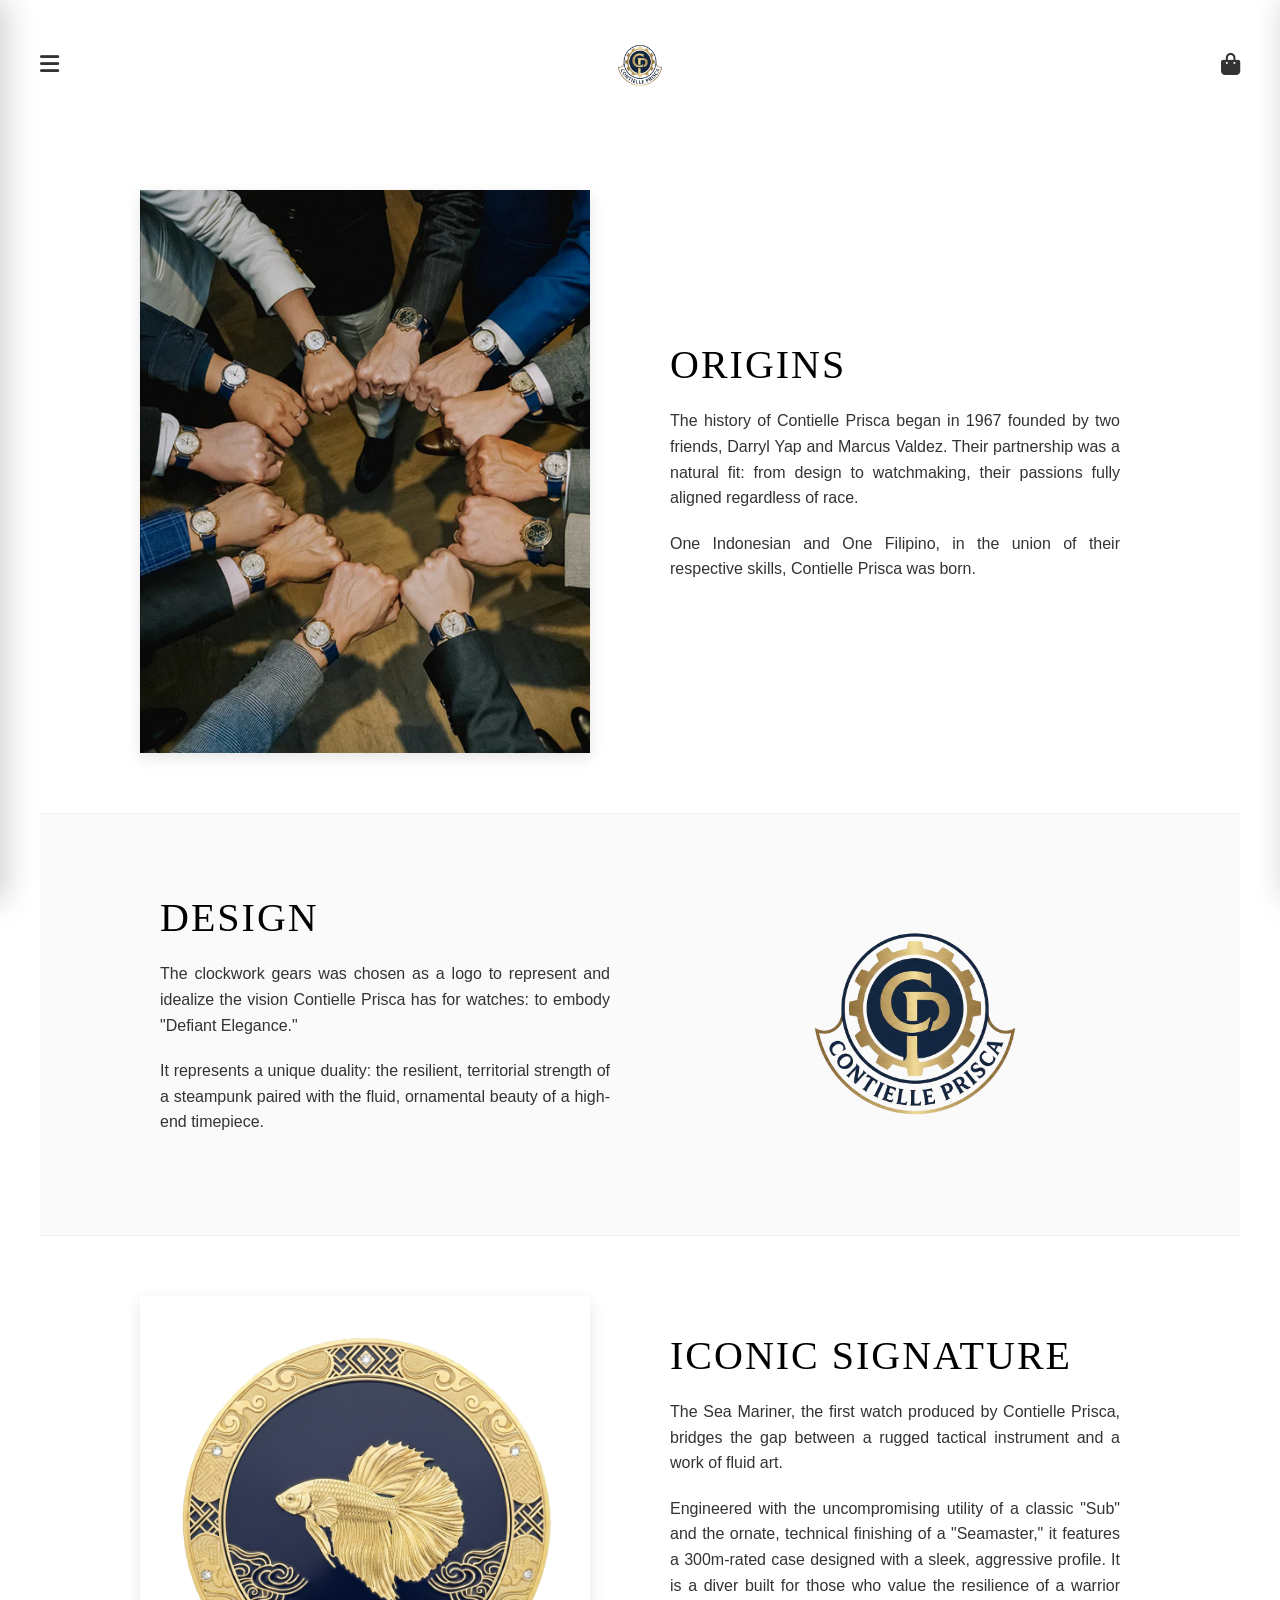
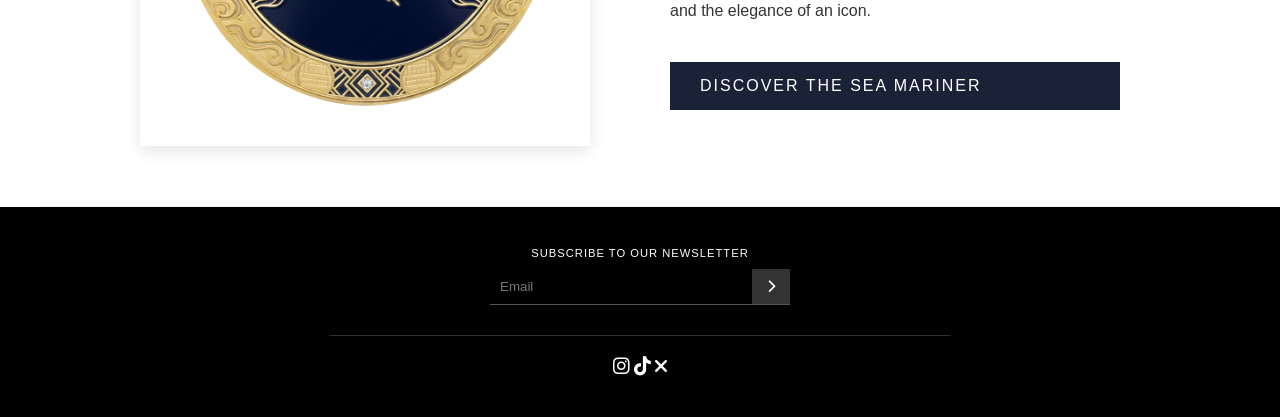
==== Website/about.html @ 720a6573 "styles and aboutus" ====
<!DOCTYPE html>
<html lang="en">
<head>
    <meta charset="UTF-8">
    <meta name="viewport" content="width=device-width, initial-scale=1.0">
    <title>About Us - Contielle Prisca</title>
    <link rel="stylesheet" href="../CSS/style.css">
    <link rel="stylesheet" href="https://cdnjs.cloudflare.com/ajax/libs/font-awesome/6.0.0/css/all.min.css">
</head>
<body>
    <header>
        <button id="menu-btn" class="icon-btn"><i class="fas fa-bars"></i></button>
        <div class="logo-text" onclick="window.location.href='index.html'"></div>
        <button id="cart-btn" class="icon-btn"><i class="fas fa-shopping-bag"></i></button>
    </header>

    <div class="page-container">
        
        <section class="about-section">
            <div class="about-content-wrapper">
                <div class="about-image-column">
                    <img src="../Photos/image 15.png" alt="Founders Darryl Yap and Marcus Valdez" class="about-feature-img">
                </div>
                <div class="about-text-column">
                    <h2 class="about-heading">ORIGINS</h2>
                    <p class="about-text">
                        The history of Contielle Prisca began in 1967 founded by two friends, Darryl Yap and Marcus Valdez. Their partnership was a natural fit: from design to watchmaking, their passions fully aligned regardless of race.
                    </p>
                    <p class="about-text">
                        One Indonesian and One Filipino, in the union of their respective skills, Contielle Prisca was born.
                    </p>
                </div>
            </div>
        </section>

        <section class="about-section alt-bg">
            <div class="about-content-wrapper reverse-layout">
                <div class="about-image-column">
                    <img src="../Photos/LogoForCP.png" alt="Contielle Prisca Emblem" class="about-feature-img contain-img">
                </div>
                <div class="about-text-column">
                    <h2 class="about-heading">DESIGN</h2>
                    <p class="about-text">
                        The clockwork gears was chosen as a logo to represent and idealize the vision Contielle Prisca has for watches: to embody "Defiant Elegance."
                    </p>
                    <p class="about-text">
                        It represents a unique duality: the resilient, territorial strength of a steampunk paired with the fluid, ornamental beauty of a high-end timepiece.
                    </p>
                </div>
            </div>
        </section>

        <section class="about-section">
            <div class="about-content-wrapper">
                <div class="about-image-column">
                    <img src="../Photos/bluefish.png" alt="The Sea Mariner" class="about-feature-img">
                </div>
                <div class="about-text-column">
                    <h2 class="about-heading">ICONIC SIGNATURE</h2>
                    <p class="about-text">
                        The Sea Mariner, the first watch produced by Contielle Prisca, bridges the gap between a rugged tactical instrument and a work of fluid art.
                    </p>
                    <p class="about-text">
                        Engineered with the uncompromising utility of a classic "Sub" and the ornate, technical finishing of a "Seamaster," it features a 300m-rated case designed with a sleek, aggressive profile. It is a diver built for those who value the resilience of a warrior and the elegance of an icon.
                    </p>
                    <br>
                    <a href="seamariner.html" class="btn-primary" style="padding: 15px 30px; display:inline-block;">Discover The Sea Mariner</a>
                </div>
            </div>
        </section>

    </div>

    <footer class="site-footer">
        <label class="newsletter-label">Subscribe to our newsletter</label>
        <div class="input-group">
            <input type="email" placeholder="Email" class="email-input">
            <button class="submit-btn"><i class="fas fa-chevron-right"></i></button>
        </div>
        <div class="footer-divider"></div>
        <div class="social-icons">
            <div class="social-links">
                <a href="#"><i class="fab fa-instagram"></i></a>
                <a href="#"><i class="fab fa-tiktok"></i></a>
                <a href="#"><i class="fas fa-times"></i></a> </div>
        </div>
    </footer>

    <div id="utility-menu" class="overlay">
        <div class="overlay-header">
            <button id="close-utility" class="icon-btn"><i class="fas fa-times"></i></button>
            <div class="logo-text"></div>
            <button id="open-cart-from-menu" class="icon-btn"><i class="fas fa-shopping-bag"></i></button>
        </div>
        <ul class="menu-list">
            <li onclick="window.location.href='index.html'">Watches <i class="fas fa-chevron-right"></i></li>
            <li onclick="window.location.href='accessories.html'">Accessories <i class="fas fa-chevron-right"></i></li>
            <li onclick="window.location.href='membership.html'">Membership <i class="fas fa-chevron-right"></i></li>
            <li onclick="window.location.href='athletes.html'">Athletes <i class="fas fa-chevron-right"></i></li>
            <li onclick="window.location.href='community.html'">Community <i class="fas fa-chevron-right"></i></li>
            <li onclick="window.location.href='#'">Rank <i class="fas fa-chevron-right"></i></li>
            <li onclick="window.location.href='#'">Profile <i class="fas fa-chevron-right"></i></li>
            <li onclick="window.location.href='settings.html'">Settings <i class="fas fa-chevron-right"></i></li>
            <li onclick="window.location.href='about us.html'">About Us <i class="fas fa-chevron-right"></i></li>
        </ul>
    </div>

    <div id="cart-menu" class="overlay overlay-right">
        <div class="overlay-header">
            <button id="open-menu-from-cart" class="icon-btn"><i class="fas fa-bars"></i></button>
            <div class="logo-text"></div>
            <button id="close-cart" class="icon-btn"><i class="fas fa-times"></i></button>
        </div>
        <div class="cart-content">
            <div class="cart-title">YOUR CART (1)</div>
            <div class="cart-item">
                <img src="../Photos/bluefish.png" alt="Watch">
                <div>
                    <div>Sea Mariner NATO</div>
                    <div class="qty-selector"><button class="qty-btn">-</button><input class="qty-input" value="1"><button class="qty-btn">+</button></div>
                    <div class="cart-price">$7,100.00</div>
                </div>
            </div>
            <div class="delivery-box">Delivery within 48 hours</div>
            <div class="cart-footer">
                <button class="checkout-btn">Checkout</button>
            </div>
        </div>
    </div>

    <script src="../Javascript/script.js"></script>
</body>
</html>
---- CSS/style.css ----
:root {
    --primary-color: #1a2238; /* Navy */
    --accent-color: #d4af37;  /* Gold */
    --text-color: #333333;
    --bg-color: #ffffff;
    --light-gray: #f9f9f9;
    --border-color: #e0e0e0;
    --font-serif: 'Playfair Display', serif; 
    --font-sans: 'Helvetica Neue', Helvetica, Arial, sans-serif;
}

* { box-sizing: border-box; margin: 0; padding: 0; }

body {
    font-family: var(--font-sans);
    background-color: var(--bg-color);
    color: var(--text-color);
    width: 100%;
    min-height: 100vh;
    overflow-x: hidden;
    display: flex;
    flex-direction: column;
}

a { text-decoration: none; color: inherit; }
button { font-family: inherit; }
img { max-width: 100%; height: auto; display: block; }

/* --- HEADER --- */
header {
    display: flex;
    justify-content: space-between;
    align-items: center;
    padding: 15px 30px;
    background: white;
    position: sticky;
    top: 0;
    z-index: 100;
}

.logo-text {
    width: 100px;
    height: 100px;
    background: url('../Photos/LogoForCP.png') no-repeat center/contain;
    cursor: pointer;
}

.icon-btn {
    background: none;
    border: none;
    font-size: 22px;
    cursor: pointer;
    color: #333;
    padding: 10px;
}

/* --- OVERLAY MENUS --- */
.overlay {
    position: fixed;
    top: 0; left: 0;
    width: 100%; max-width: 400px;
    height: 100%;
    background: white;
    z-index: 2000;
    transform: translateX(-100%);
    transition: transform 0.4s ease;
    box-shadow: 5px 0 30px rgba(0,0,0,0.2);
    display: flex; flex-direction: column;
}
.overlay.active { transform: translateX(0); }
.overlay-right { left: auto; right: 0; transform: translateX(100%); }
.overlay-right.active { transform: translateX(0); }

.overlay-header {
    display: flex; justify-content: space-between; align-items: center;
    padding: 20px 30px; border-bottom: 1px solid #eee;
}

.menu-list { list-style: none; overflow-y: auto; }
.menu-list li {
    padding: 20px 30px;
    border-bottom: 1px solid #f9f9f9;
    display: flex; justify-content: space-between;
    font-size: 0.9rem; letter-spacing: 1px;
    text-transform: uppercase; cursor: pointer;
}
.menu-list li:hover { background: #f4f4f4; }

/* Cart Styling */
.cart-content { padding: 30px; flex: 1; display: flex; flex-direction: column; overflow-y: auto; }
.cart-title { font-weight: bold; margin-bottom: 20px; } 
.cart-item { display: flex; gap: 20px; margin-bottom: 20px; }
.cart-item img { width: 80px; object-fit: contain; }
.cart-price { font-size: 1.2rem; margin-top: 10px; }
.qty-selector { display: flex; border: 1px solid #ddd; width: fit-content; margin: 10px 0; }
.qty-btn { border: none; background: none; padding: 5px 12px; cursor: pointer; }
.qty-input { width: 30px; text-align: center; border: none; }
.delivery-box { background: #dcdcdc; padding: 15px; text-align: center; margin-top: auto; font-size: 0.9rem; }
.cart-footer { margin-top: 20px; padding-top: 20px; border-top: 1px solid #eee; }
.checkout-btn { width: 100%; background: black; color: white; padding: 15px; border: none; text-transform: uppercase; letter-spacing: 2px; cursor: pointer; }

/* --- PAGE CONTAINER --- */
.page-container {
    width: 100%;
    max-width: 1200px;
    margin: 0 auto;
    background: #fff;
    flex: 1;
}

/* --- SECTIONS --- */
.hero-image { width: 100%; height: auto; display: block; }
.video-placeholder { width: 100%; height: 400px; background: #222; display: flex; align-items: center; justify-content: center; color: white; }

.product-card { text-align: center; padding-bottom: 50px; }
.product-card h2 { font-family: var(--font-serif); font-size: 2rem; color: var(--primary-color); margin: 20px 0; }
.btn-outline { border: 1px solid #d4af37; padding: 10px 20px; text-transform: uppercase; font-size: 0.8rem; letter-spacing: 1px; display: inline-block; color: #333; }

.product-header { text-align: center; padding: 30px 20px; }
.product-title { font-family: var(--font-serif); font-size: 2.2rem; color: var(--primary-color); margin-bottom: 10px; }
.price { font-family: var(--font-serif); font-size: 1.2rem; color: #555; margin-bottom: 20px; }
.btn-primary { background: var(--primary-color); color: white; width: 100%; padding: 15px; border: none; text-transform: uppercase; letter-spacing: 2px; cursor: pointer; }
.origin-divider { text-align: center; margin: 30px 0; border-top: 1px solid #eee; border-bottom: 1px solid #eee; padding: 15px; font-size: 0.8rem; color: #888; text-transform: uppercase; }

.accordion-item { border-bottom: 1px solid #eee; }
.accordion-header { padding: 15px 20px; display: flex; justify-content: space-between; font-weight: 500; cursor: pointer; }
.accordion-content { display: none; padding: 0 20px 20px; color: #666; font-size: 0.9rem; line-height: 1.5; }

.advantages-section { text-align: center; padding: 40px 20px; }
.section-title { color: #d4af37; font-size: 0.9rem; margin-bottom: 30px; letter-spacing: 1px; text-transform: uppercase; }
.icon-grid { display: grid; grid-template-columns: 1fr 1fr; gap: 30px; }
.feature-icon i { font-size: 24px; margin-bottom: 10px; border: 1px solid #333; border-radius: 50%; padding: 10px; width: 50px; height: 50px; display: inline-flex; align-items: center; justify-content: center; }
.feature-icon p { font-size: 0.7rem; font-weight: bold; text-transform: uppercase; }

.movement-section { text-align: center; padding: 20px 20px 60px; }
.movement-img { width: 150px; margin: 0 auto 20px; }
.movement-text { font-size: 0.8rem; color: #666; line-height: 1.6; text-align: justify; }

/* --- ACCESSORIES --- */
.countdown-banner { border: 1px solid #333; padding: 10px; text-align: center; margin: 20px; font-size: 0.9rem; letter-spacing: 1px; text-transform: uppercase; }
.accessories-grid { display: grid; grid-template-columns: 1fr 1fr; }
.acc-item { padding: 20px; border-right: 1px solid #eee; border-bottom: 1px solid #eee; text-align: center; }
.acc-item:nth-child(even) { border-right: none; }
.acc-btn { font-size: 0.6rem; padding: 5px 10px; border: 1px solid #ccc; background: white; text-transform: uppercase; margin-bottom: 10px; cursor: pointer; }
.acc-name { font-size: 0.7rem; font-weight: bold; line-height: 1.2; }

/* --- ABOUT & COMMUNITY --- */
.about-section { padding: 40px 20px; }
.about-img { width: 100%; margin-bottom: 20px; }
.about-title { font-family: var(--font-serif); font-size: 2rem; margin-bottom: 15px; font-weight: normal; letter-spacing: 1px; }
.about-text { font-size: 0.9rem; line-height: 1.6; color: #444; margin-bottom: 40px; text-align: justify; }

.community-header { padding: 40px 20px 20px; }
.community-title { font-family: var(--font-serif); font-size: 2rem; }
.community-subtitle { color: #888; font-size: 0.8rem; margin-top: 5px; }
.forum-post { background: #e0e0e0; padding: 20px; margin: 20px; display: flex; align-items: center; gap: 15px; }
.avatar-circle { width: 40px; height: 40px; background: #1a2238; color: #d4af37; border-radius: 50%; display: flex; align-items: center; justify-content: center; font-size: 0.7rem; font-weight: bold; }
.post-content h4 { font-size: 0.9rem; font-weight: normal; margin-bottom: 5px; }
.post-meta { font-size: 0.7rem; color: #666; }
.post-time { font-size: 0.7rem; color: #888; margin-left: 20px; margin-bottom: 20px; display: block; }
.see-more { display: block; text-align: center; font-size: 0.8rem; color: #333; margin: 30px; }

/* --- ATHLETES --- */
.athletes-sub-header { background-color: #000000; color: #ffffff; text-align: center; padding: 12px 0; font-size: 0.8rem; letter-spacing: 2px; text-transform: uppercase; font-weight: bold; }
.athlete-card { 
    position: relative; 
    width: 100%; 
    height: 500px; 
    overflow: hidden; 
    margin-bottom: 0;
}
.athlete-img { width: 100%; height: 100%; object-fit: cover; object-position: center; display: block; filter: brightness(0.85); transition: transform 0.5s ease; }
.athlete-card:hover .athlete-img { transform: scale(1.05); }
.athlete-overlay { position: absolute; top: 50%; left: 50%; transform: translate(-50%, -50%); text-align: center; color: white; width: 100%; z-index: 10; }
.athlete-name { font-family: var(--font-sans); font-size: 1.1rem; font-weight: normal; margin-bottom: 8px; letter-spacing: 0.5px; }
.athlete-achievement { font-family: var(--font-sans); font-size: 0.9rem; font-weight: 300; opacity: 0.9; letter-spacing: 0.5px; }
.inspiring-journeys { padding: 60px 30px; background-color: #fff; text-align: left; }
.inspiring-title { font-family: var(--font-serif); font-size: 2rem; color: var(--text-color); margin-bottom: 25px; }
.inspiring-text { font-family: var(--font-sans); font-size: 0.9rem; line-height: 1.8; color: #333; text-align: justify; }

/* --- FOOTER --- */
.site-footer { background: #000; color: white; padding: 40px 20px; text-align: center; width: 100%; }
.newsletter-label { font-size: 0.7rem; text-transform: uppercase; margin-bottom: 10px; display: block; letter-spacing: 1px; }
.input-group { display: flex; max-width: 300px; margin: 0 auto 30px; border-bottom: 1px solid #555; }
.email-input { background: none; border: none; color: white; padding: 10px; flex: 1; outline: none; }
.submit-btn { background: #333; border: none; color: white; padding: 0 15px; cursor: pointer; }
.footer-divider { border-top: 1px solid #333; margin: 20px 0; width: 50%; margin-left: auto; margin-right: auto; }
.social-icons { display: flex; justify-content: center; gap: 20px; margin-top: 20px; }
.social-icons i { font-size: 1.2rem; }

/* --- AUTH PAGES --- */
.auth-container { max-width: 450px; margin: 80px auto; padding: 0 20px; text-align: center; }
.auth-title { font-family: var(--font-serif); font-size: 2.5rem; color: var(--primary-color); margin-bottom: 10px; }
.auth-subtitle { font-family: var(--font-sans); font-size: 0.95rem; color: #666; margin-bottom: 40px; line-height: 1.5; }
.auth-form { text-align: left; }
/* .form-group matches .form-group in Auth Pages lower down */
.form-label { display: block; font-size: 0.75rem; text-transform: uppercase; letter-spacing: 1.5px; margin-bottom: 10px; color: #333; font-weight: bold; }
/* .form-input matches lower definition */
.auth-actions { display: flex; justify-content: space-between; align-items: center; margin-bottom: 30px; font-size: 0.85rem; color: #555; }
.auth-link { color: #333; text-decoration: underline; cursor: pointer; transition: color 0.3s; }
.auth-link:hover { color: var(--accent-color); }
.checkbox-wrap { display: flex; align-items: center; gap: 8px; }
.btn-primary.auth-btn { width: 100%; margin-bottom: 20px; }
.switch-auth { margin-top: 20px; font-size: 0.9rem; color: #666; }
.switch-auth a { color: var(--primary-color); font-weight: bold; text-decoration: none; border-bottom: 1px solid transparent; transition: border-color 0.3s; }
.switch-auth a:hover { border-bottom: 1px solid var(--primary-color); }

/* --- RESPONSIVE --- */
@media (min-width: 768px) {
    .collection-grid { display: flex; }
    .product-card { width: 50%; }
    .product-content-wrapper { display: flex; align-items: flex-start; }
    .product-images { flex: 1; position: sticky; top: 80px; }
    .product-info { flex: 1; padding: 40px; text-align: left; }
    .product-header, .advantages-section, .movement-section { text-align: left; }
    .icon-grid { grid-template-columns: repeat(4, 1fr); }
    .accessories-grid { grid-template-columns: repeat(4, 1fr); }
    .acc-item:nth-child(even) { border-right: 1px solid #eee; } 
    .acc-item:nth-child(4n) { border-right: none; } 
    .athlete-card { height: 600px; }
    .inspiring-journeys { padding: 80px 100px; }
}

/* --- CLUB / MEMBERSHIP PAGE --- */
.club-page-wrapper {
    background-color: var(--primary-color);
    color: white;
}

/* Hero Section */
.club-hero {
    position: relative;
    height: 60vh;
    min-height: 400px;
    background: url('../Photos/image 15.png') no-repeat center/cover;
    display: flex;
    align-items: center;
    justify-content: center;
    text-align: center;
}

.club-hero::after {
    content: '';
    position: absolute;
    top: 0; left: 0; right: 0; bottom: 0;
    background: rgba(26, 34, 56, 0.6);
}

.club-hero-content {
    position: relative;
    z-index: 1;
    max-width: 700px;
    padding: 20px;
}

.club-title {
    font-family: var(--font-serif);
    font-size: 3.5rem;
    color: var(--accent-color);
    margin-bottom: 20px;
    letter-spacing: 2px;
}

.club-subtitle {
    font-size: 1.1rem;
    line-height: 1.6;
    letter-spacing: 1px;
    font-weight: 300;
}

/* Content Sections (Zig-Zag Layout) */
.club-section { display: flex; flex-direction: column; }
.club-block { display: flex; flex-direction: column; }
.club-img-container { width: 100%; height: 400px; }
.club-img-container img { width: 100%; height: 100%; object-fit: cover; }
.club-text-container { padding: 60px 40px; display: flex; flex-direction: column; justify-content: center; background-color: var(--primary-color); }
.club-heading { font-family: var(--font-serif); font-size: 2rem; color: var(--accent-color); margin-bottom: 20px; }
.club-desc { font-size: 0.95rem; line-height: 1.8; color: #e0e0e0; margin-bottom: 30px; text-align: justify; }

.btn-club {
    display: inline-block; padding: 15px 30px; border: 1px solid var(--accent-color);
    color: var(--accent-color); text-transform: uppercase; letter-spacing: 2px;
    font-size: 0.8rem; width: fit-content; transition: all 0.3s ease;
}
.btn-club:hover { background: var(--accent-color); color: var(--primary-color); }

/* Responsive Zig-Zag */
@media (min-width: 900px) {
    .club-block { flex-direction: row; }
    .club-block.reverse { flex-direction: row-reverse; }
    .club-img-container, .club-text-container { width: 50%; height: 600px; }
    .club-text-container { padding: 0 80px; }
}

/* Call to Action Bottom */
.club-cta-section {
    text-align: center; padding: 100px 20px;
    background-color: #151b2e;
    border-top: 1px solid rgba(212, 175, 55, 0.2);
}

/* COUNTDOWN STYLES */
.countdown-timer {
    display: flex; justify-content: center; align-items: center;
    gap: 15px; font-family: var(--font-serif); font-size: 2rem;
    color: var(--primary-color); margin: 20px 0;
}
.time-box { display: flex; flex-direction: column; align-items: center; }
.time-box small { font-size: 0.7rem; font-family: var(--font-sans); text-transform: uppercase; color: #888; margin-top: 5px; }
.divider { font-weight: bold; color: var(--accent-color); margin-bottom: 20px; }

/* --- AUTHENTICATION PAGES (Login & Registration) --- */
.auth-body {
    background-color: #f5f5f5;
    display: flex; justify-content: center; align-items: center;
    min-height: 100vh; padding: 20px;
}
.auth-card {
    background: #ffffff; width: 100%; max-width: 450px;
    padding: 40px 30px; box-shadow: 0 10px 25px rgba(0,0,0,0.05); text-align: center;
}
.auth-card.register-card { max-width: 500px; } 
.auth-logo { width: 80px; height: 80px; margin: 0 auto 20px; background: url('../Photos/LogoForCP.png') no-repeat center/contain; cursor: pointer; }
.auth-header { margin-bottom: 30px; }
.auth-title { font-family: var(--font-serif); font-size: 2.2rem; color: #c5a059; text-transform: uppercase; letter-spacing: 1px; margin-bottom: 5px; }
.register-title { color: var(--primary-color); text-transform: capitalize; }
.section-label { text-align: left; font-size: 0.9rem; color: #666; margin-top: 20px; margin-bottom: 15px; border-bottom: 1px solid #eee; padding-bottom: 5px; }

/* Inputs */
.form-group { margin-bottom: 20px; text-align: left; }
.form-label { display: block; font-size: 0.8rem; color: #555; margin-bottom: 5px; }
.form-input { width: 100%; padding: 12px 15px; border: 1px solid #d4af37; border-radius: 4px; font-family: var(--font-sans); font-size: 1rem; outline: none; transition: box-shadow 0.3s; }
.form-input:focus { box-shadow: 0 0 0 2px rgba(212, 175, 55, 0.2); }

/* Extracted Utility Classes for Auth */
.input-group-row { display: flex; gap: 10px; }
.input-prefix { width: 35%; }
.input-mobile { width: 65%; }
.input-prefix-read { width: 30%; background: #f9f9f9; }
.input-mobile-wide { width: 70%; }
.text-sm { font-size: 0.9rem; }
.text-sm-mt { margin-top: 20px; font-size: 0.9rem; }
.text-primary-bold { color: var(--primary-color); font-weight: bold; }

/* Radio Buttons (Gender) */
.radio-group { display: flex; gap: 20px; margin-top: 5px; }
.radio-group label { display: flex; align-items: center; gap: 8px; font-size: 0.9rem; color: #555; cursor: pointer; }

/* Buttons */
.btn-login { width: 100%; padding: 15px; background-color: var(--primary-color); color: white; border: none; border-radius: 5px; font-size: 1rem; text-transform: uppercase; letter-spacing: 1px; cursor: pointer; transition: background 0.3s; margin-top: 10px; }
.btn-login:hover { background-color: #2c3e50; }
.btn-register-outline { background: white; color: var(--primary-color); border: 1px solid var(--primary-color); }
.btn-register-outline:hover { background: #f9f9f9; }

/* Links & Dividers */
.forgot-password { display: block; margin-top: 15px; font-size: 0.9rem; color: var(--primary-color); font-weight: bold; }
/* .divider is defined in countdown styles, compatible */
.divider::before, .divider::after { content: ""; flex: 1; border-bottom: 1px solid #ccc; }
.divider::before { margin-right: 10px; }
.divider::after { margin-left: 10px; }

/* Social Icons */
.social-login { display: flex; justify-content: center; gap: 20px; margin-bottom: 30px; }
.social-icon { font-size: 1.5rem; color: #c5a059; cursor: pointer; transition: transform 0.2s; }
.social-icon:hover { transform: scale(1.1); }

/* Checkboxes */
.checkbox-group { display: flex; align-items: flex-start; gap: 10px; margin-bottom: 15px; font-size: 0.85rem; color: #555; text-align: left; }
.checkbox-group input { margin-top: 3px; }

/* MEMBERSHIP / ABOUT PAGE STYLES  */

/* --- Membership Hero Section --- */
.membership-hero {
    position: relative; width: 100%; height: 80vh; min-height: 500px;
    background-image: url('../Photos/membershipoverlay.png'); 
    background-size: cover; background-position: center;
    display: flex; flex-direction: column; justify-content: space-between;
    font-family: 'Lato', sans-serif;
}

.hero-overlay {
    position: absolute; top: 0; left: 0; width: 100%; height: 100%;
    background: rgba(0, 0, 0, 0.4); z-index: 1;
}

/* --- Membership Navigation (Internal) --- */
.hero-nav {
    position: relative; z-index: 2; display: flex;
    justify-content: space-between; align-items: center; 
    padding: 20px 25px;
}

.nav-icon {
    background: none; border: none; cursor: pointer; padding: 10px;
}
.membership-hero .nav-icon {
    color: white; font-size: 1.5rem;
}

.nav-icon svg { width: 28px; height: 28px; fill: none; stroke: #ffffff; stroke-width: 1.5; }

.logo-container { display: flex; justify-content: center; margin-top: 10px; cursor: pointer; }
.logo-placeholder {
    width: 70px; height: 70px; border: 2px solid #c5a059; border-radius: 50%;
    display: flex; align-items: center; justify-content: center;
    color: #c5a059; font-family: 'Playfair Display', serif;
    font-weight: bold; font-size: 1.2rem; background: rgba(0,0,0,0.5);
}

/* --- Hero Text --- */
.hero-text {
    position: relative; z-index: 2; text-align: center; color: #ffffff; padding-bottom: 80px;
}
.hero-eyebrow { font-size: 0.9rem; text-transform: uppercase; letter-spacing: 1px; opacity: 0.9; margin-bottom: 5px; font-weight: 300; }
.hero-title { font-family: 'Playfair Display', serif; font-size: 2.5rem; font-weight: 400; margin: 10px 0; letter-spacing: 0.5px; }
.hero-subtitle { font-family: 'Playfair Display', serif; font-style: italic; font-size: 1.1rem; opacity: 0.8; margin-top: 5px; }

/* --- Membership Content Section --- */
.membership-content {
    padding: 80px 25px; max-width: 800px; margin: 0 auto;
    background-color: #fff; text-align: left;
}
.content-heading { font-family: 'Playfair Display', serif; font-size: 2.2rem; color: #1a1a1a; margin-bottom: 35px; line-height: 1.2; }
.content-body { font-family: 'Lato', sans-serif; font-size: 1.05rem; line-height: 1.8; color: #333; margin-bottom: 25px; }

/* Responsive Adjustments */
@media (max-width: 600px) {
    .hero-title { font-size: 2rem; }
    .content-heading { font-size: 1.8rem; }
    .membership-hero { height: 60vh; }
}

/* =========================================================
   SETTINGS PAGE (USER PROFILE)
   ========================================================= */

/* Mobile First - Default Styling */
.settings-container {
    background-color: transparent; 
    width: 100%;
    max-width: 450px; 
    /* CHANGED: Reduced top margin to 0 so it stays at the top */
    margin: 0 auto 40px auto; 
    padding: 20px;
    display: flex;
    flex-direction: column;
    position: relative;
}

/* Profile Header */
.profile-header {
    display: flex;
    flex-direction: column;
    align-items: center;
    margin-bottom: 30px;
    /* Added padding to separate slightly from header if needed */
    padding-top: 10px; 
}

.profile-avatar {
    width: 100px;
    height: 100px;
    background-color: var(--primary-color);
    border-radius: 50%;
    margin-bottom: 15px;
}

.profile-header h1 {
    font-size: 20px;
    font-weight: 700;
    color: var(--text-color);
    margin-bottom: 5px;
}

.member-id {
    font-size: 14px;
    color: #666;
    font-weight: 600;
}

/* Form Styling */
.settings-form {
    display: flex;
    flex-direction: column;
    gap: 15px;
}

.settings-input-group {
    border: 1px solid #777;
    border-radius: 12px;
    padding: 12px 15px;
    display: flex;
    flex-direction: column;
    justify-content: center;
    background: transparent;
}

.settings-input-group label {
    font-size: 13px;
    font-weight: 700;
    color: #000;
    margin-bottom: 5px;
}

.settings-input-box {
    border: none;
    outline: none;
    font-size: 14px;
    font-weight: 500;
    color: #333;
    font-family: inherit;
    background: transparent;
    width: 100%;
}

.form-footer {
    margin-top: 20px;
    text-align: center;
}

.update-btn {
    background: none;
    border: none;
    font-size: 16px;
    font-weight: 700;
    color: var(--primary-color);
    cursor: pointer;
}

.update-btn:hover {
    text-decoration: underline;
    color: var(--accent-color);
}

/* =========================================================
   DESKTOP RESPONSIVE LAYOUT
   ========================================================= */
@media (min-width: 768px) {
    .settings-container {
        max-width: 900px; 
        /* CHANGED: Small top margin for desktop so it doesn't touch the header exactly */
        margin: 20px auto 50px auto; 
        padding: 0 50px; /* Removed top/bottom padding */
    }

    .settings-form {
        display: grid;
        grid-template-columns: 1fr 1fr; 
        gap: 30px; 
    }

    .form-footer {
        grid-column: 1 / -1; 
        margin-top: 40px;
    }
}




/* =========================================================
   ABOUT US PAGE STYLES
   ========================================================= */

.about-section {
    padding: 60px 20px;
    border-bottom: 1px solid #f0f0f0;
    background-color: #fff;
}

.about-section.alt-bg {
    background-color: #fafafa; /* Slightly different shade for variety */
}

.about-content-wrapper {
    display: flex;
    flex-direction: column;
    gap: 40px;
    max-width: 1000px;
    margin: 0 auto;
    align-items: center;
}

/* Images */
.about-image-column {
    flex: 1;
    width: 100%;
    display: flex;
    justify-content: center;
    align-items: center;
}

.about-feature-img {
    width: 100%;
    max-width: 500px;
    height: auto;
    object-fit: cover;
    /* Optional: Add a subtle shadow to match the premium feel */
    box-shadow: 0 5px 15px rgba(0,0,0,0.1); 
}

.about-feature-img.contain-img {
    object-fit: contain;
    background: transparent;
    box-shadow: none; /* Logos usually don't need the box shadow */
}

/* Text */
.about-text-column {
    flex: 1;
    text-align: left;
    padding: 0 10px;
}

.about-heading {
    font-family: 'Cinzel', serif; /* Assuming you use Cinzel or similar serif */
    font-size: 2.5rem;
    font-weight: 400;
    color: #000;
    margin-bottom: 20px;
    text-transform: uppercase;
    letter-spacing: 2px;
}

.about-text {
    font-family: 'Lato', sans-serif; /* Assuming you use Lato or similar sans-serif */
    font-size: 1rem;
    line-height: 1.6;
    color: #333;
    margin-bottom: 20px;
}

/* Desktop Responsive Layout (Zig-Zag) */
@media (min-width: 768px) {
    .about-content-wrapper {
        flex-direction: row;
        gap: 60px;
    }

    /* This class reverses the order for specific sections (Image Right, Text Left) */
    .about-content-wrapper.reverse-layout {
        flex-direction: row-reverse;
    }

    .about-text-column {
        padding: 20px;
    }
}
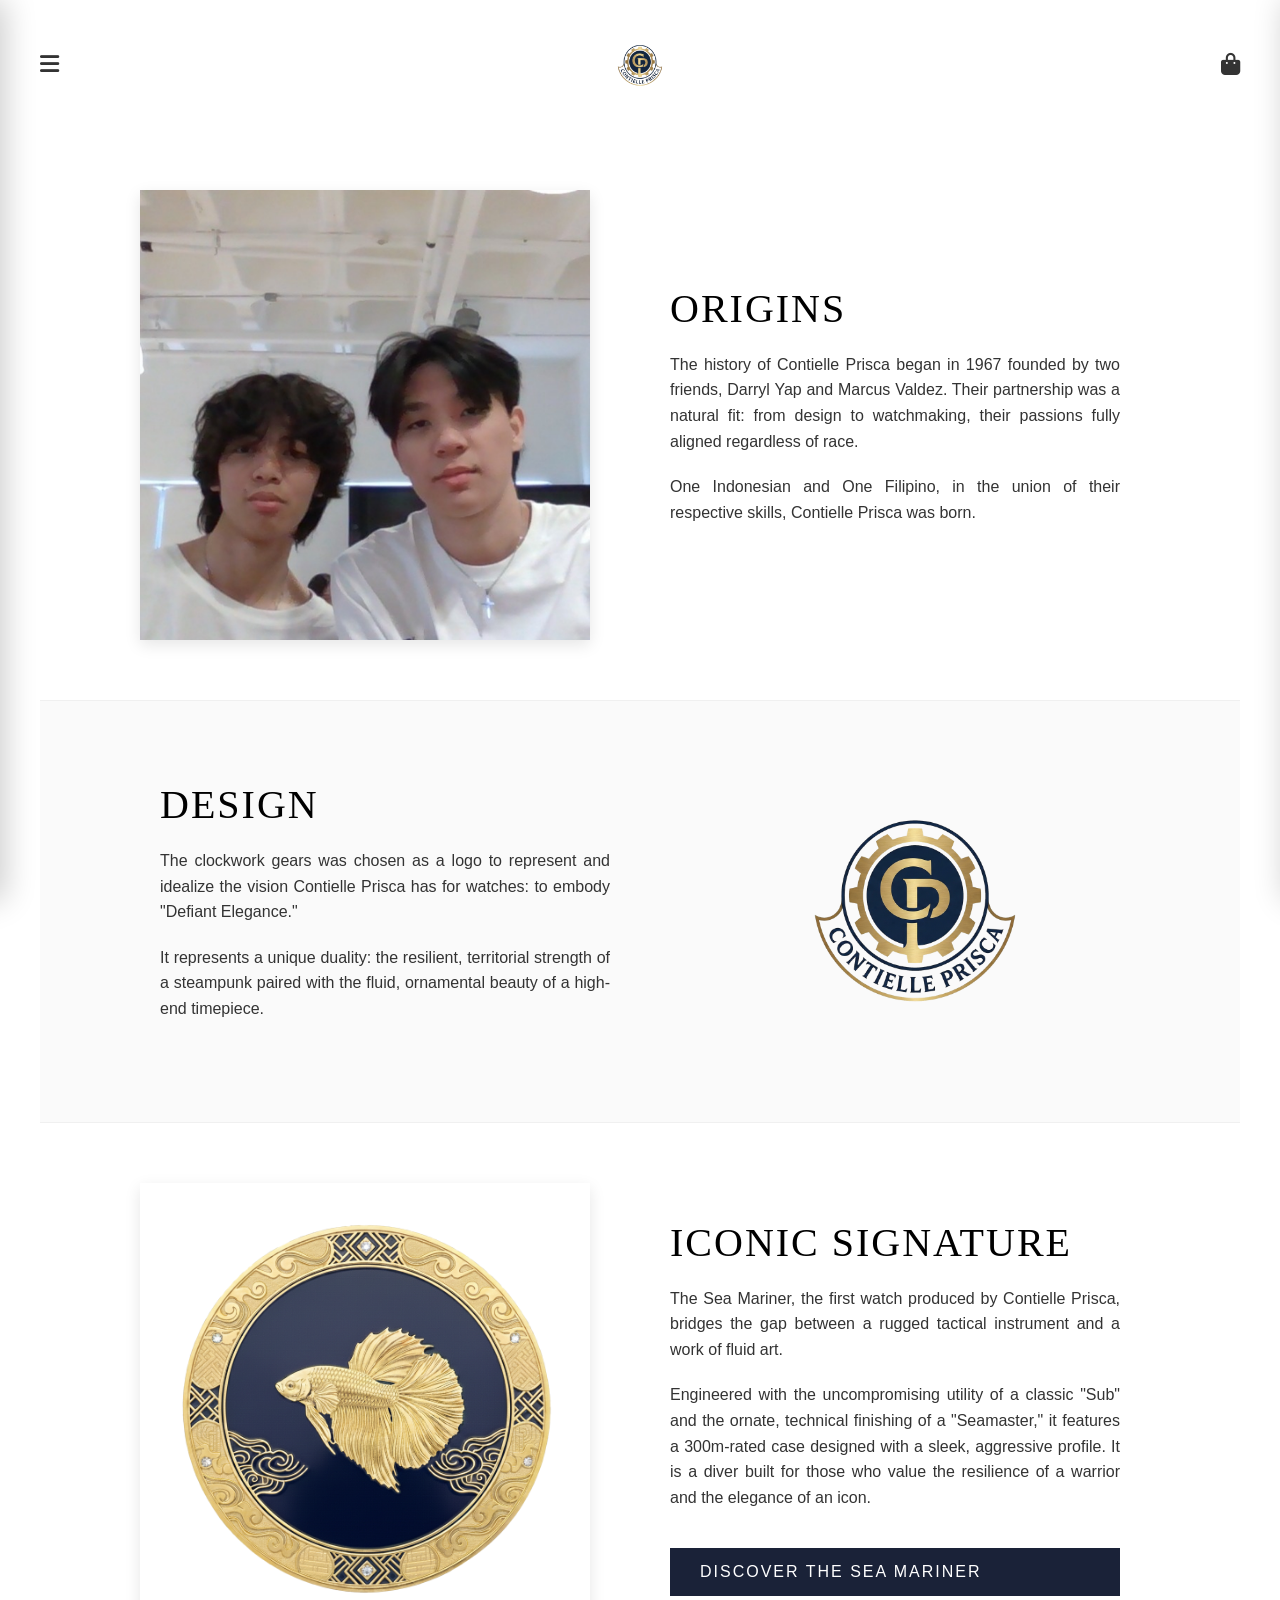
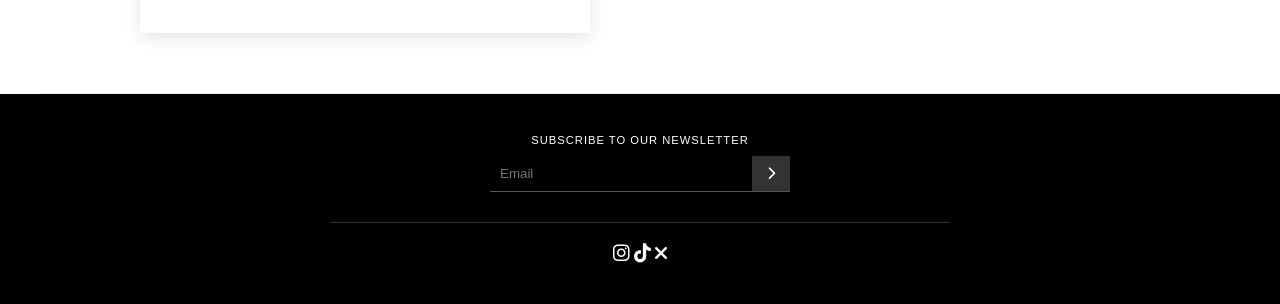
==== commit 5fea7db9: "Added authentication" ====
--- a/Website/about.html
+++ b/Website/about.html
@@ -19,7 +19,7 @@
         <section class="about-section">
             <div class="about-content-wrapper">
                 <div class="about-image-column">
-                    <img src="../Photos/image 15.png" alt="Founders Darryl Yap and Marcus Valdez" class="about-feature-img">
+                    <img src="../Photos/aboutUS.png" alt="Founders Darryl Yap and Marcus Valdez" class="about-feature-img">
                 </div>
                 <div class="about-text-column">
                     <h2 class="about-heading">ORIGINS</h2>
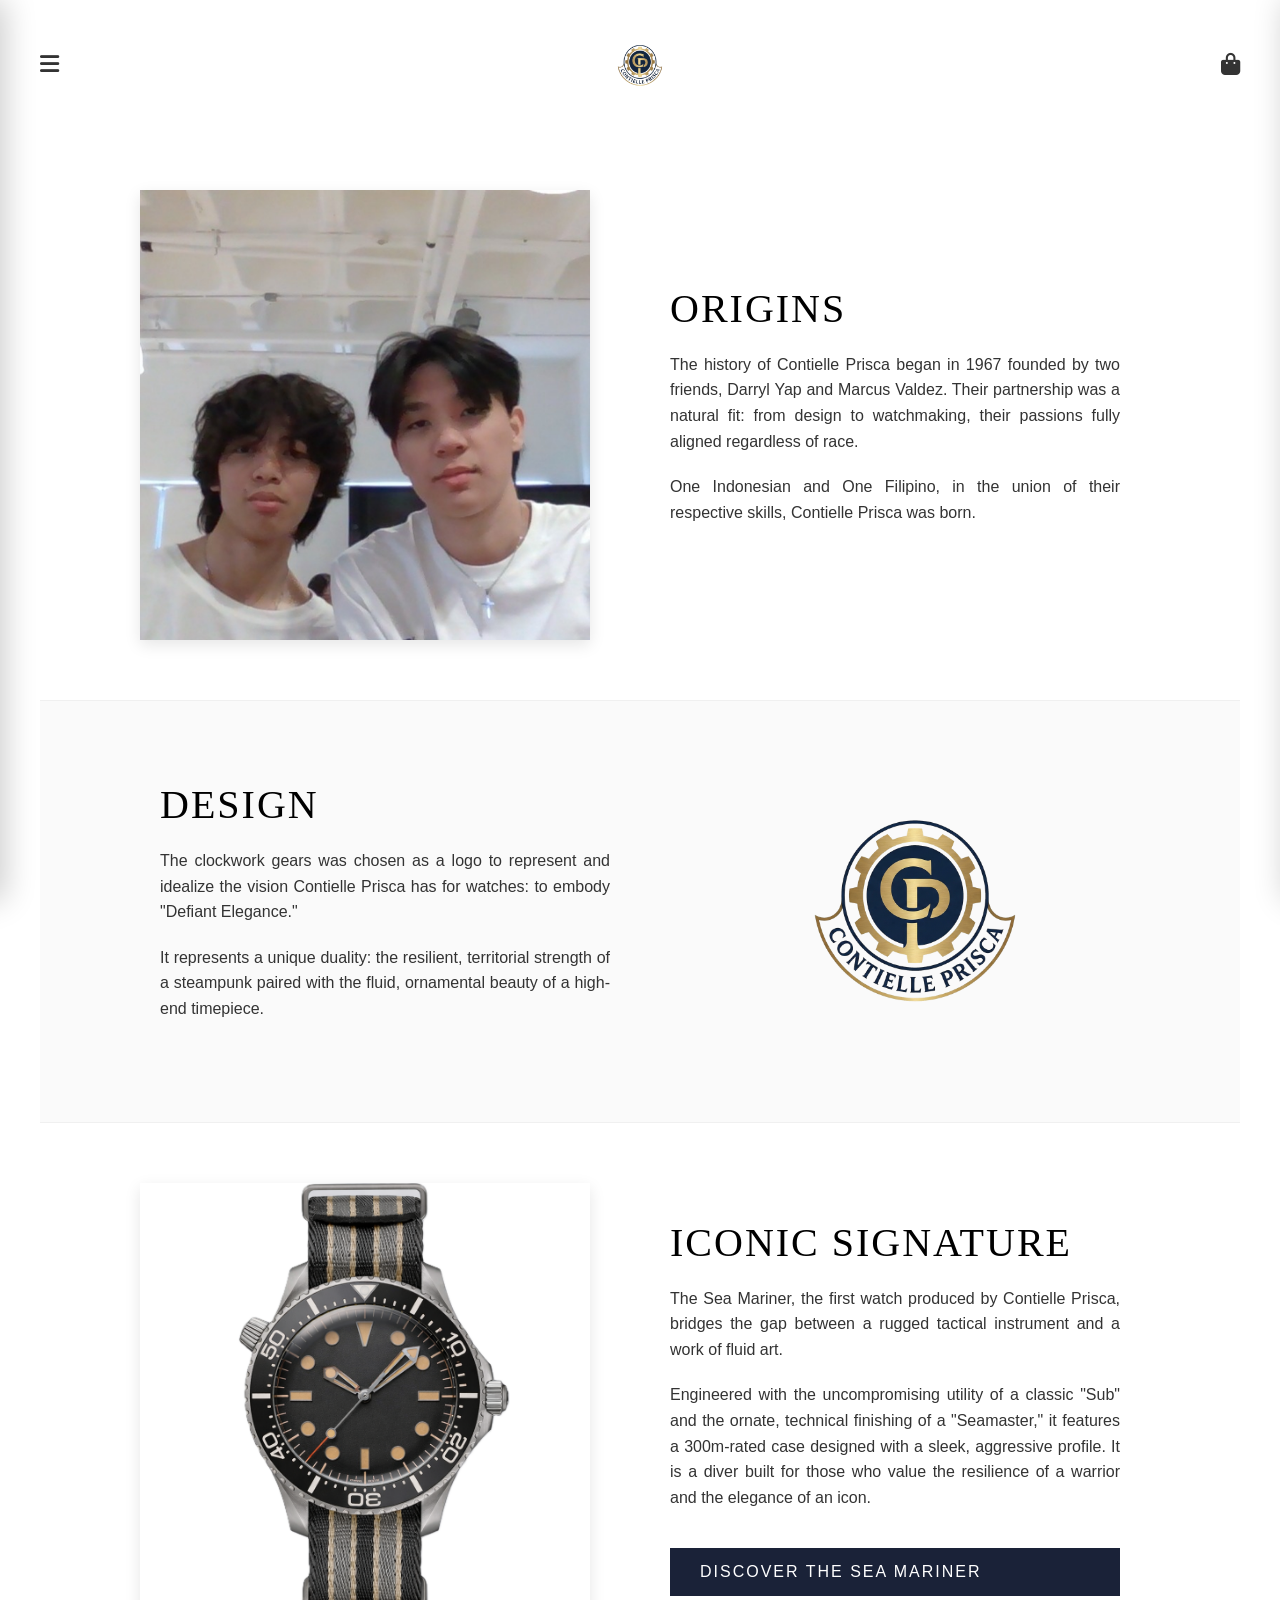
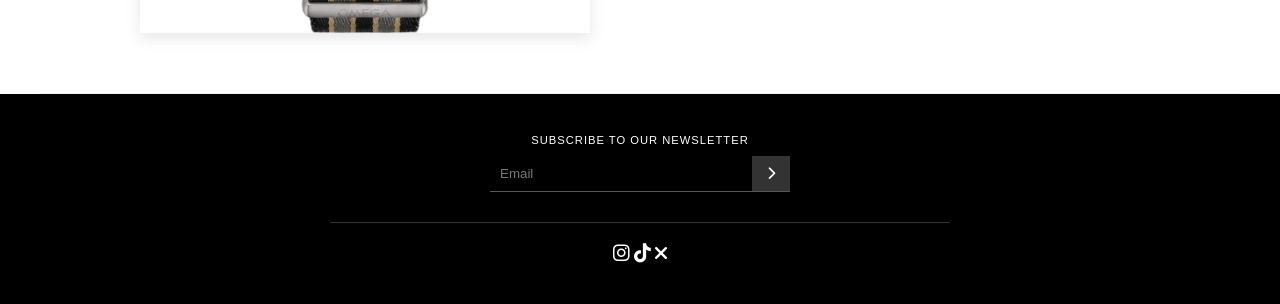
==== commit c7c16395: "fixed about us image errors" ====
--- a/Website/about.html
+++ b/Website/about.html
@@ -53,7 +53,7 @@
         <section class="about-section">
             <div class="about-content-wrapper">
                 <div class="about-image-column">
-                    <img src="../Photos/bluefish.png" alt="The Sea Mariner" class="about-feature-img">
+                    <img src="../Photos/seamariner.png" alt="The Sea Mariner" class="about-feature-img">
                 </div>
                 <div class="about-text-column">
                     <h2 class="about-heading">ICONIC SIGNATURE</h2>
@@ -94,14 +94,14 @@
         </div>
         <ul class="menu-list">
             <li onclick="window.location.href='index.html'">Watches <i class="fas fa-chevron-right"></i></li>
-            <li onclick="window.location.href='accessories.html'">Accessories <i class="fas fa-chevron-right"></i></li>
-            <li onclick="window.location.href='membership.html'">Membership <i class="fas fa-chevron-right"></i></li>
-            <li onclick="window.location.href='athletes.html'">Athletes <i class="fas fa-chevron-right"></i></li>
-            <li onclick="window.location.href='community.html'">Community <i class="fas fa-chevron-right"></i></li>
-            <li onclick="window.location.href='#'">Rank <i class="fas fa-chevron-right"></i></li>
-            <li onclick="window.location.href='#'">Profile <i class="fas fa-chevron-right"></i></li>
-            <li onclick="window.location.href='settings.html'">Settings <i class="fas fa-chevron-right"></i></li>
-            <li onclick="window.location.href='about us.html'">About Us <i class="fas fa-chevron-right"></i></li>
+    <li onclick="window.location.href='accessories.html'">Accessories <i class="fas fa-chevron-right"></i></li>
+    <li onclick="window.location.href='membership.html'">Membership <i class="fas fa-chevron-right"></i></li>
+    <li onclick="window.location.href='athletes.html'">Athletes <i class="fas fa-chevron-right"></i></li>
+    <li onclick="window.location.href='community.html'">Community <i class="fas fa-chevron-right"></i></li>
+    <li onclick="window.location.href='rank.html'">Rank <i class="fas fa-chevron-right"></i></li>
+    <li onclick="window.location.href='profile.html'">Profile <i class="fas fa-chevron-right"></i></li>
+    <li onclick="window.location.href='settings.html'">Settings <i class="fas fa-chevron-right"></i></li>
+    <li onclick="window.location.href='about.html'">About Us <i class="fas fa-chevron-right"></i></li>
         </ul>
     </div>
 
--- a/CSS/style.css
+++ b/CSS/style.css
@@ -269,7 +269,10 @@
 }
 
 /* Content Sections (Zig-Zag Layout) */
-.club-section { display: flex; flex-direction: column; }
+.club-section { 
+    display: flex; 
+    flex-direction: column; 
+    background-color: var(--primary-color); }
 .club-block { display: flex; flex-direction: column; }
 .club-img-container { width: 100%; height: 400px; }
 .club-img-container img { width: 100%; height: 100%; object-fit: cover; }
@@ -646,4 +649,695 @@
     .about-text-column {
         padding: 20px;
     }
+}
+
+/* --- NEW SPLIT SCREEN SHOWCASE --- */
+.split-showcase {
+    position: relative;
+    width: 100%;
+    /* Adjusted to 70vh so it sits nicely under the hero image without forcing too much scroll */
+    height: 70vh; 
+    min-height: 500px; /* Ensures it never gets too small on small screens */
+    display: flex;
+    flex-direction: column; 
+    overflow: hidden;
+    margin-top: 0; /* Ensures it connects directly to the image above */
+}
+
+.split-panel {
+    position: relative;
+    flex: 1;
+    display: flex;
+    justify-content: center;
+    align-items: center;
+    cursor: pointer;
+    overflow: hidden;
+    transition: flex 0.5s ease; /* Smooth size transition */
+}
+
+/* Background Image styling */
+.split-bg {
+    position: absolute;
+    top: 0; left: 0;
+    width: 100%; height: 100%;
+    object-fit: cover;
+    transition: transform 0.8s ease;
+    z-index: 0;
+}
+
+/* Dark overlay */
+.split-overlay {
+    position: absolute;
+    top: 0; left: 0; width: 100%; height: 100%;
+    background: rgba(0, 0, 0, 0.4);
+    transition: background 0.5s ease;
+    z-index: 1;
+}
+
+/* Text Content */
+.split-content {
+    position: relative;
+    z-index: 2;
+    text-align: center;
+    color: white;
+}
+
+.split-title {
+    font-family: var(--font-serif);
+    font-size: 2.5rem;
+    margin-bottom: 10px;
+    text-transform: uppercase;
+    letter-spacing: 2px;
+    text-shadow: 0 4px 10px rgba(0,0,0,0.5);
+}
+
+.split-subtitle {
+    font-family: var(--font-sans);
+    font-size: 1rem;
+    letter-spacing: 1px;
+    margin-bottom: 25px;
+    opacity: 0.9;
+}
+
+.btn-split {
+    padding: 12px 30px;
+    border: 1px solid white;
+    background: transparent;
+    color: white;
+    text-transform: uppercase;
+    letter-spacing: 2px;
+    font-size: 0.8rem;
+    transition: all 0.3s ease;
+    display: inline-block;
+}
+
+.btn-split:hover {
+    background: #1a2238;
+    color: #d4af37;;
+ 
+}
+
+/* --- DESKTOP HOVER EFFECTS --- */
+@media (min-width: 768px) {
+    .split-showcase {
+        flex-direction: row; /* Side by side on desktop */
+    }
+
+    /* Expanding effect: Hovered side grows larger */
+    .split-panel:hover {
+        flex: 1.5; 
+    }
+
+    /* Zoom image effect */
+    .split-panel:hover .split-bg {
+        transform: scale(1.1);
+    }
+
+    /* Brighten overlay on hover */
+    .split-panel:hover .split-overlay {
+        background: rgba(0, 0, 0, 0.2);
+    }
+}
+
+/* --- TECHNICAL DATA SPECS STYLING --- */
+.tech-specs-list {
+    display: flex;
+    flex-direction: column;
+    padding-top: 10px;
+}
+
+.spec-row {
+    display: flex;
+    justify-content: space-between; /* Pushes label to left, value to right */
+    align-items: baseline;
+    padding: 12px 0;
+    border-bottom: 1px solid #e0e0e0; /* The thin line separator */
+    font-size: 0.9rem;
+}
+
+/* Remove border from the very last row for a cleaner look */
+.spec-row:last-child {
+    border-bottom: none;
+}
+
+.spec-label {
+    font-weight: 700;
+    text-transform: uppercase;
+    color: var(--primary-color); /* Uses your Navy Blue */
+    letter-spacing: 0.5px;
+    width: 40%; /* Ensures label takes up enough space */
+}
+
+.spec-value {
+    text-align: right;
+    color: #555;
+    width: 60%;
+    line-height: 1.4;
+}
+
+/* Mobile Tweak: Stack them if screen is very small */
+@media (max-width: 400px) {
+    .spec-row {
+        flex-direction: column;
+        gap: 5px;
+    }
+    .spec-label, .spec-value {
+        width: 100%;
+        text-align: left;
+    }
+}
+
+
+
+/* =========================================================
+   PROFILE PAGE STYLES (New)
+   ========================================================= */
+
+.profile-page {
+    max-width: 600px;
+    margin: 0 auto;
+    text-align: center;
+    padding: 40px 20px 80px; /* Extra bottom padding */
+    min-height: 80vh;
+}
+
+/* Header Section */
+.profile-hero { margin-bottom: 40px; }
+
+.profile-avatar-large {
+    width: 100px; height: 100px;
+    background-color: var(--primary-color);
+    color: var(--accent-color);
+    border-radius: 50%;
+    font-family: var(--font-serif);
+    font-size: 2.5rem;
+    display: flex; align-items: center; justify-content: center;
+    margin: 0 auto 20px;
+    box-shadow: 0 5px 15px rgba(0,0,0,0.1);
+}
+
+.profile-name {
+    font-family: var(--font-sans);
+    font-size: 1.8rem;
+    font-weight: bold;
+    margin-bottom: 10px;
+    color: #000;
+}
+
+.profile-stats {
+    font-size: 0.9rem;
+    font-weight: 600;
+    color: #333;
+}
+.profile-stats .separator { margin: 0 10px; color: #ccc; }
+
+/* Tabs Navigation */
+.profile-tabs {
+    display: flex;
+    justify-content: space-between;
+    margin-bottom: 30px;
+    /* Clean layout without borders like the image */
+}
+
+.tab-btn {
+    background: none; border: none;
+    font-size: 0.9rem; font-weight: bold;
+    color: #999; cursor: pointer;
+    padding-bottom: 5px;
+    transition: color 0.3s;
+}
+
+.tab-btn.active {
+    color: #000;
+    /* Optional: underline active tab */
+    /* border-bottom: 2px solid #000; */
+}
+
+/* Content Panes */
+.tab-pane { display: none; animation: fadeIn 0.4s ease; }
+.tab-pane.active { display: block; }
+@keyframes fadeIn { from { opacity: 0; transform: translateY(10px); } to { opacity: 1; transform: translateY(0); } }
+
+/* 1. Forum / Empty State */
+.empty-state-box {
+    border: 1px solid #333;
+    padding: 30px;
+    text-align: left;
+    font-weight: bold;
+    font-size: 1.1rem;
+    margin-bottom: 60px;
+}
+
+/* Mini Badges Footer (Forum Tab) */
+.mini-badge-footer {
+    display: flex; justify-content: center; gap: 20px;
+    padding-top: 20px;
+    border-top: 1px solid #eee;
+}
+.mini-badge {
+    width: 45px; height: 45px;
+    border-radius: 50%;
+    background-size: cover;
+    box-shadow: 0 2px 5px rgba(0,0,0,0.2);
+}
+
+/* 2. Connections List */
+.connections-list { display: flex; flex-direction: column; gap: 10px; }
+
+.connection-card {
+    display: flex; align-items: center; gap: 20px;
+    background: #fcfcfc;
+    padding: 15px 25px;
+    border-radius: 50px; /* Pill shape */
+}
+
+.conn-avatar {
+    width: 40px; height: 40px;
+    background-color: var(--primary-color);
+    color: var(--accent-color);
+    border-radius: 50%;
+    display: flex; align-items: center; justify-content: center;
+    font-size: 0.8rem; font-weight: bold;
+}
+
+.conn-name { font-weight: 500; font-size: 0.9rem; color: #333; }
+
+/* 3. Badges List */
+.badge-card {
+    display: flex; align-items: center; gap: 20px;
+    background: #fcfcfc;
+    padding: 15px 25px;
+    border-radius: 12px;
+    margin-bottom: 10px;
+}
+.badge-img-large {
+    width: 50px; height: 50px;
+    border-radius: 50%;
+    box-shadow: 0 2px 8px rgba(0,0,0,0.15);
+}
+.badge-info { text-align: left; }
+.badge-title { font-weight: bold; font-size: 0.95rem; color: #333; }
+.badge-desc { font-size: 0.8rem; color: #777; }
+
+/* Badge Colors (CSS placeholders if images fail) */
+.badge-navy { background: radial-gradient(circle, #d4af37 10%, #1a2238 60%); }
+.badge-green { background: radial-gradient(circle, #d4af37 10%, #1a4d2e 60%); }
+.badge-red   { background: radial-gradient(circle, #d4af37 10%, #660f0f 60%); }
+.badge-gold  { background: radial-gradient(circle, #fff 10%, #d4af37 60%); }
+
+/* =========================================================
+   PAYMENT PAGE STYLES (RESPONSIVE)
+   ========================================================= */
+
+.payment-body {
+    background-color: #f9f9f9; /* Light grey bg for better contrast on desktop */
+    min-height: 100vh;
+}
+
+.payment-wrapper {
+    width: 100%;
+    /* Mobile First Default */
+    max-width: 480px; 
+    margin: 0 auto;
+    padding: 20px;
+    font-family: var(--font-sans);
+}
+
+/* --- Payment Header --- */
+.payment-header {
+    display: flex;
+    justify-content: space-between;
+    align-items: center;
+    margin-bottom: 30px;
+    padding-bottom: 10px;
+}
+
+.header-logo-link { flex: 1; display: flex; align-items: center; }
+.payment-logo-img { width: 50px; height: 50px; object-fit: contain; }
+
+.payment-page-title {
+    flex: 2; text-align: center; font-size: 1.1rem;
+    font-weight: 700; color: #000; margin: 0;
+}
+
+.header-bag-icon {
+    flex: 1; text-align: right; font-size: 1.2rem; color: #000;
+}
+
+/* --- Buttons & Divider --- */
+.gpay-btn {
+    width: 100%;
+    background-color: #000;
+    color: #fff;
+    border: none;
+    border-radius: 50px;
+    padding: 14px;
+    font-size: 1rem;
+    font-weight: 500;
+    display: flex; align-items: center; justify-content: center;
+    gap: 8px; cursor: pointer; margin-bottom: 25px;
+    transition: background 0.3s;
+}
+.gpay-btn:hover { background-color: #333; }
+
+.payment-divider {
+    text-align: center; margin-bottom: 25px;
+    position: relative; color: #999;
+    font-size: 0.8rem; text-transform: uppercase;
+}
+.payment-divider::before, .payment-divider::after {
+    content: ""; position: absolute; top: 50%;
+    width: 40%; height: 1px; background: #e0e0e0;
+}
+.payment-divider::before { left: 0; }
+.payment-divider::after { right: 0; }
+
+/* --- Form Styles --- */
+.form-section {
+    background: #fff;
+    padding: 0; /* No padding on mobile to keep clean look */
+    margin-bottom: 25px;
+}
+
+.form-section-title {
+    font-size: 0.95rem; font-weight: 700;
+    color: #000; margin-bottom: 15px;
+}
+
+/* Input Fields */
+.pay-input {
+    width: 100%;
+    padding: 14px 15px;
+    margin-bottom: 12px;
+    border: 1px solid #dcdcdc;
+    border-radius: 8px;
+    font-size: 0.95rem;
+    color: #333;
+    outline: none;
+    background: #fff;
+    transition: border-color 0.3s;
+}
+
+.pay-input:focus { border-color: #000; }
+
+/* Side-by-Side Inputs (Mobile & Desktop) */
+.form-row {
+    display: flex;
+    gap: 12px;
+}
+.half-width {
+    width: 50%;
+}
+
+/* --- Sidebar / Summary Styles --- */
+.checkout-sidebar {
+    margin-top: 40px;
+}
+
+.summary-card {
+    background: #fff;
+    border-radius: 12px;
+    /* On mobile, it's just plain. On desktop, it becomes a card. */
+}
+
+.summary-item-preview {
+    display: flex; justify-content: space-between;
+    font-size: 0.9rem; color: #555; margin-bottom: 15px;
+}
+
+.summary-divider {
+    border: 0; border-top: 1px solid #eee; margin: 15px 0;
+}
+
+.summary-row {
+    display: flex; justify-content: space-between;
+    align-items: center; margin-bottom: 10px;
+    font-size: 0.95rem; color: #666;
+}
+
+.summary-row.total-row {
+    margin-top: 15px; margin-bottom: 20px;
+    color: #000; font-weight: 700; font-size: 1.1rem;
+}
+
+.pay-submit-btn {
+    width: 100%;
+    background-color: #000; color: #fff;
+    border: none; border-radius: 50px;
+    padding: 16px; font-size: 1rem; font-weight: 700;
+    cursor: pointer; text-transform: uppercase; letter-spacing: 1px;
+    transition: transform 0.2s;
+}
+.pay-submit-btn:hover { transform: scale(1.02); }
+
+.secure-badge {
+    text-align: center; font-size: 0.75rem; color: #888;
+    margin-top: 15px; display: flex; align-items: center;
+    justify-content: center; gap: 6px;
+}
+
+/* =========================================================
+   DESKTOP MEDIA QUERY (min-width: 900px)
+   ========================================================= */
+@media (min-width: 900px) {
+    .payment-wrapper {
+        max-width: 1100px; /* Expand container */
+        padding: 40px;
+    }
+
+    .payment-page-title {
+        font-size: 1.5rem;
+    }
+
+    /* Create 2-Column Grid */
+    .checkout-layout {
+        display: flex;
+        gap: 60px; /* Space between columns */
+        align-items: flex-start; /* Align top */
+    }
+
+    /* Left Column */
+    .checkout-main {
+        flex: 1.5; /* Takes up 60% space */
+    }
+
+    .form-section {
+        padding: 0; 
+        margin-bottom: 40px;
+    }
+
+    /* Right Column (Sticky) */
+    .checkout-sidebar {
+        flex: 1; /* Takes up 40% space */
+        margin-top: 0;
+        position: sticky;
+        top: 100px; /* Stays in view while scrolling */
+    }
+
+    .summary-card {
+        padding: 30px;
+        box-shadow: 0 10px 30px rgba(0,0,0,0.05); /* Add shadow for depth */
+        border: 1px solid #eee;
+    }
+}
+
+/* =========================================================
+   RANK PAGE STYLES
+   ========================================================= */
+
+/* Dark Theme Overrides for Rank Page */
+.rank-body {
+    background-color: #000000;
+    color: #ffffff;
+}
+
+.rank-page-container {
+    background-color: #000000;
+    padding-bottom: 60px;
+}
+
+/* Header Section */
+.rank-header {
+    text-align: center;
+    padding: 60px 20px 40px;
+}
+
+.rank-icon-wrapper {
+    margin-bottom: 20px;
+    display: flex;
+    justify-content: center;
+}
+
+/* NEW: Style for the GIF */
+.rank-header-gif {
+    width: 150px;       /* Adjustable based on gif resolution */
+    height: auto;
+    object-fit: contain;
+    /* Optional: If your gif has a white background and you want it dark: */
+    /* filter: invert(1); */ 
+}
+
+.rank-main-title {
+    font-family: var(--font-sans);
+    font-weight: 300;
+    font-size: 2.5rem;
+    letter-spacing: 2px;
+    margin-bottom: 20px;
+    text-transform: uppercase;
+}
+
+.rank-divider {
+    width: 60%;
+    max-width: 300px;
+    height: 1px;
+    background-color: #555;
+    margin: 0 auto 60px;
+}
+
+/* Rank Cards */
+.ranks-wrapper {
+    max-width: 900px;
+    margin: 0 auto;
+    display: flex;
+    flex-direction: column;
+    gap: 80px; /* Space between ranks */
+    padding: 0 20px;
+}
+
+.rank-card {
+    display: flex;
+    flex-direction: column;
+    align-items: center;
+    text-align: center;
+}
+
+.rank-badge-img {
+    width: 200px;
+    height: auto;
+    margin-bottom: 30px;
+    filter: drop-shadow(0 0 10px rgba(255, 215, 0, 0.1));
+}
+
+.rank-info-col {
+    max-width: 500px;
+}
+
+.rank-name {
+    font-family: var(--font-sans);
+    font-size: 2.5rem;
+    font-weight: 400;
+    letter-spacing: 2px;
+    margin-bottom: 5px;
+    text-transform: uppercase;
+}
+
+/* Specific Colors for Rank Names */
+.lapis-text { color: #4169E1; } /* Royal Blue */
+.jade-text { color: #50C878; }  /* Emerald Green */
+.ruby-text { color: #E0115F; }  /* Ruby Red */
+.citrine-text { color: #DAA520; } /* Goldenrod */
+
+.rank-points {
+    font-family: var(--font-sans);
+    font-size: 1rem;
+    color: #ccc;
+    margin-bottom: 25px;
+}
+
+.rank-perks {
+    list-style: none;
+    text-align: left;
+    font-size: 0.9rem;
+    line-height: 1.6;
+    color: #e0e0e0;
+}
+
+.rank-perks li {
+    margin-bottom: 15px;
+    position: relative;
+    padding-left: 15px;
+}
+
+.rank-perks li::before {
+    content: "•";
+    color: var(--accent-color);
+    position: absolute;
+    left: 0;
+    font-weight: bold;
+}
+
+/* Earn Points Section */
+.earn-points-section {
+    margin-top: 100px;
+    padding: 0 20px;
+    text-align: center;
+}
+
+.earn-title {
+    font-family: var(--font-serif);
+    font-size: 1.8rem;
+    font-style: italic;
+    color: #fff;
+    margin-bottom: 20px;
+}
+
+.earn-list {
+    max-width: 600px;
+    margin: 0 auto;
+    display: flex;
+    flex-direction: column;
+    gap: 20px;
+}
+
+.earn-item {
+    display: flex;
+    flex-direction: column;
+    font-size: 1.1rem;
+    color: #ccc;
+}
+
+.earn-action {
+    font-weight: 300;
+}
+
+.earn-value {
+    color: #fff;
+    font-weight: 400;
+}
+
+/* Desktop Styles */
+@media (min-width: 768px) {
+    .rank-card {
+        flex-direction: row;
+        align-items: flex-start;
+        gap: 50px;
+        text-align: left;
+    }
+
+    .rank-badge-col {
+        flex: 1;
+        display: flex;
+        justify-content: flex-end;
+    }
+
+    .rank-info-col {
+        flex: 1.5;
+        padding-top: 20px;
+    }
+
+    .rank-badge-img {
+        margin-bottom: 0;
+        width: 250px;
+    }
+}
+
+/* --- FIX FOR RANK PAGE HEADER --- */
+/* Force header and menu text to be black, even on the dark Rank page */
+.rank-body header, 
+.rank-body .overlay {
+    color: var(--text-color); /* Sets text back to dark grey/black */
+}
+
+.rank-body .menu-list li {
+    color: var(--text-color);
 }
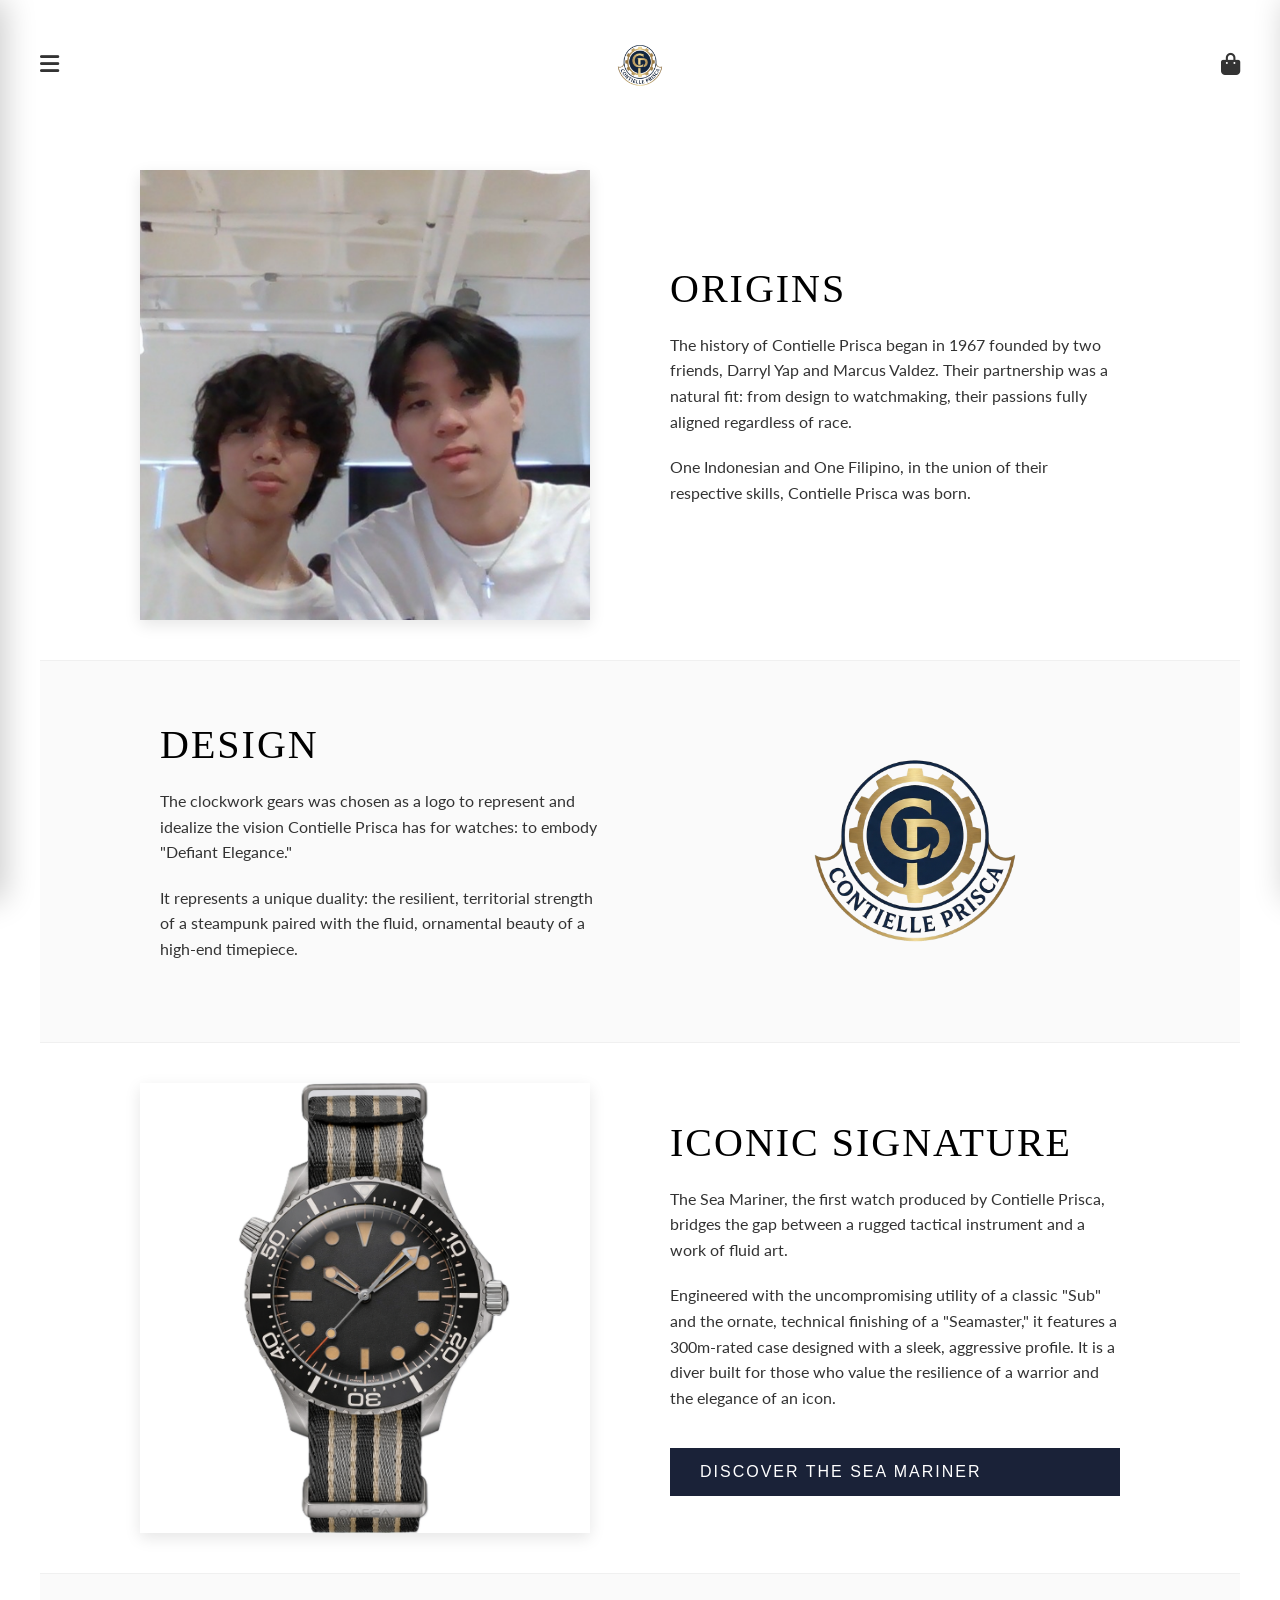
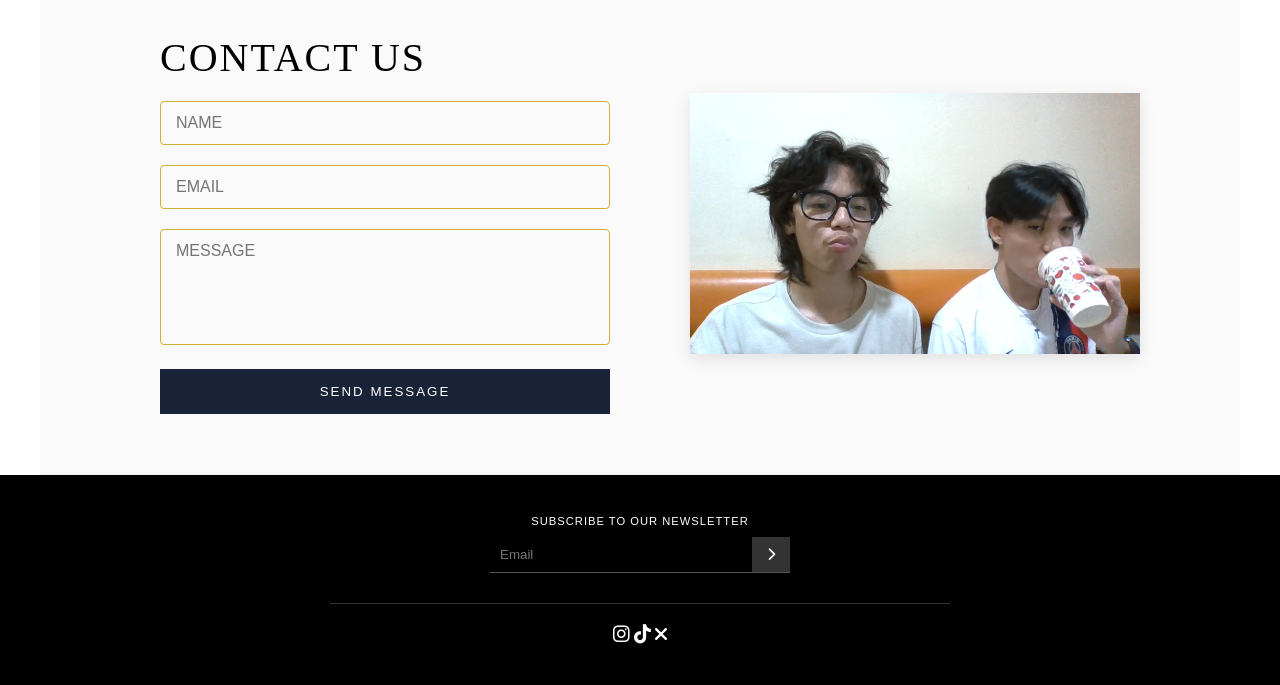
==== commit 73d5024b: "Updated about us to include a contact us" ====
--- a/Website/about.html
+++ b/Website/about.html
@@ -69,6 +69,29 @@
             </div>
         </section>
 
+        <section class="about-section alt-bg">
+            <div class="about-content-wrapper reverse-layout">
+                <div class="about-image-column">
+                    <img src="../Photos/contactus.png" alt="Contact Team" class="about-feature-img">
+                </div>
+                <div class="about-text-column">
+                    <h2 class="about-heading">CONTACT US</h2>
+                    <form action="#" style="max-width: 100%; margin-top: 20px;">
+                        <div class="form-group">
+                            <input type="text" class="form-input" placeholder="NAME" required>
+                        </div>
+                        <div class="form-group">
+                            <input type="email" class="form-input" placeholder="EMAIL" required>
+                        </div>
+                        <div class="form-group">
+                            <textarea class="form-input" rows="5" placeholder="MESSAGE" style="resize: none;" required></textarea>
+                        </div>
+                        <button type="submit" class="btn-primary">SEND MESSAGE</button>
+                    </form>
+                </div>
+            </div>
+        </section>
+
     </div>
 
     <footer class="site-footer">
@@ -89,32 +112,28 @@
     <div id="utility-menu" class="overlay">
         <div class="overlay-header">
             <button id="close-utility" class="icon-btn"><i class="fas fa-times"></i></button>
-            <div class="logo-text"></div>
-            <button id="open-cart-from-menu" class="icon-btn"><i class="fas fa-shopping-bag"></i></button>
         </div>
         <ul class="menu-list">
             <li onclick="window.location.href='index.html'">Watches <i class="fas fa-chevron-right"></i></li>
-    <li onclick="window.location.href='accessories.html'">Accessories <i class="fas fa-chevron-right"></i></li>
-    <li onclick="window.location.href='membership.html'">Membership <i class="fas fa-chevron-right"></i></li>
-    <li onclick="window.location.href='athletes.html'">Athletes <i class="fas fa-chevron-right"></i></li>
-    <li onclick="window.location.href='community.html'">Community <i class="fas fa-chevron-right"></i></li>
-    <li onclick="window.location.href='rank.html'">Rank <i class="fas fa-chevron-right"></i></li>
-    <li onclick="window.location.href='profile.html'">Profile <i class="fas fa-chevron-right"></i></li>
-    <li onclick="window.location.href='settings.html'">Settings <i class="fas fa-chevron-right"></i></li>
-    <li onclick="window.location.href='about.html'">About Us <i class="fas fa-chevron-right"></i></li>
+            <li onclick="window.location.href='accessories.html'">Accessories <i class="fas fa-chevron-right"></i></li>
+            <li onclick="window.location.href='membership.html'">Membership <i class="fas fa-chevron-right"></i></li>
+            <li onclick="window.location.href='athletes.html'">Athletes <i class="fas fa-chevron-right"></i></li>
+            <li onclick="window.location.href='community.html'">Community <i class="fas fa-chevron-right"></i></li>
+            <li onclick="window.location.href='rank.html'">Rank <i class="fas fa-chevron-right"></i></li>
+            <li onclick="window.location.href='profile.html'">Profile <i class="fas fa-chevron-right"></i></li>
+            <li onclick="window.location.href='settings.html'">Settings <i class="fas fa-chevron-right"></i></li>
+            <li onclick="window.location.href='about.html'">About Us <i class="fas fa-chevron-right"></i></li>
         </ul>
     </div>
 
     <div id="cart-menu" class="overlay overlay-right">
-        <div class="overlay-header">
-            <button id="open-menu-from-cart" class="icon-btn"><i class="fas fa-bars"></i></button>
-            <div class="logo-text"></div>
+        <div class="overlay-header" style="justify-content: flex-end;">
             <button id="close-cart" class="icon-btn"><i class="fas fa-times"></i></button>
         </div>
         <div class="cart-content">
             <div class="cart-title">YOUR CART (1)</div>
             <div class="cart-item">
-                <img src="../Photos/bluefish.png" alt="Watch">
+                <img src="https://via.placeholder.com/100" alt="Watch">
                 <div>
                     <div>Sea Mariner NATO</div>
                     <div class="qty-selector"><button class="qty-btn">-</button><input class="qty-input" value="1"><button class="qty-btn">+</button></div>
--- a/CSS/style.css
+++ b/CSS/style.css
@@ -1,3 +1,7 @@
+@import url('https://fonts.googleapis.com/css2?family=Instrument+Serif&display=swap');
+@import url('https://fonts.googleapis.com/css2?family=Playfair+Display:ital,wght@0,400;0,700;1,400&family=Lato:wght@300;400;700&display=swap');
+
+
 :root {
     --primary-color: #1a2238; /* Navy */
     --accent-color: #d4af37;  /* Gold */
@@ -7,6 +11,8 @@
     --border-color: #e0e0e0;
     --font-serif: 'Playfair Display', serif; 
     --font-sans: 'Helvetica Neue', Helvetica, Arial, sans-serif;
+    --font-sans-alt: 'Instrument Serif', serif;
+    --font-lato: 'Lato', sans-serif;
 }
 
 * { box-sizing: border-box; margin: 0; padding: 0; }
@@ -22,11 +28,66 @@
     flex-direction: column;
 }
 
-a { text-decoration: none; color: inherit; }
-button { font-family: inherit; }
+a { text-decoration: none; color: inherit; transition: color 0.3s; }
+button { font-family: inherit; cursor: pointer; }
 img { max-width: 100%; height: auto; display: block; }
 
-/* --- HEADER --- */
+/* =========================================================
+   2. SHARED COMPONENTS (Buttons, Forms, Icons)
+   ========================================================= */
+.btn-primary, .btn-login, .checkout-btn, .pay-submit-btn {
+    background: var(--primary-color);
+    color: white;
+    width: 100%;
+    padding: 15px;
+    border: none;
+    text-transform: uppercase;
+    letter-spacing: 2px;
+    cursor: pointer;
+    transition: background 0.3s, transform 0.2s;
+}
+
+.btn-primary:hover, .btn-login:hover { background-color: #2c3e50; }
+.pay-submit-btn:hover { transform: scale(1.02); }
+
+.btn-outline {
+    border: 1px solid var(--accent-color);
+    padding: 10px 20px;
+    text-transform: uppercase;
+    font-size: 0.8rem;
+    letter-spacing: 1px;
+    display: inline-block;
+    color: var(--text-color);
+    background: transparent;
+}
+
+/* Common Form Elements */
+.form-group { margin-bottom: 20px; text-align: left; }
+.form-label { display: block; font-size: 0.8rem; color: #555; margin-bottom: 5px; text-transform: uppercase; letter-spacing: 1px; font-weight: bold; }
+.form-input, .pay-input, .settings-input-box {
+    width: 100%;
+    padding: 12px 15px;
+    border: 1px solid var(--accent-color);
+    border-radius: 4px;
+    font-family: var(--font-sans);
+    font-size: 1rem;
+    outline: none;
+    transition: box-shadow 0.3s, border-color 0.3s;
+    background: transparent;
+}
+
+.pay-input { border-color: #dcdcdc; background: #fff; } /* Specific override for payment */
+.form-input:focus { box-shadow: 0 0 0 2px rgba(212, 175, 55, 0.2); }
+.pay-input:focus { border-color: #000; }
+
+.divider { font-weight: bold; color: var(--accent-color); margin: 20px 0; display: flex; align-items: center; }
+.divider::before, .divider::after { content: ""; flex: 1; border-bottom: 1px solid #ccc; }
+.divider::before { margin-right: 10px; }
+.divider::after { margin-left: 10px; }
+
+/* =========================================================
+   3. HEADER & NAVIGATION
+   ========================================================= */
 header {
     display: flex;
     justify-content: space-between;
@@ -49,12 +110,11 @@
     background: none;
     border: none;
     font-size: 22px;
-    cursor: pointer;
     color: #333;
     padding: 10px;
 }
 
-/* --- OVERLAY MENUS --- */
+/* Overlays (Menu & Cart) */
 .overlay {
     position: fixed;
     top: 0; left: 0;
@@ -86,7 +146,7 @@
 }
 .menu-list li:hover { background: #f4f4f4; }
 
-/* Cart Styling */
+/* Cart Specifics */
 .cart-content { padding: 30px; flex: 1; display: flex; flex-direction: column; overflow-y: auto; }
 .cart-title { font-weight: bold; margin-bottom: 20px; } 
 .cart-item { display: flex; gap: 20px; margin-bottom: 20px; }
@@ -97,9 +157,10 @@
 .qty-input { width: 30px; text-align: center; border: none; }
 .delivery-box { background: #dcdcdc; padding: 15px; text-align: center; margin-top: auto; font-size: 0.9rem; }
 .cart-footer { margin-top: 20px; padding-top: 20px; border-top: 1px solid #eee; }
-.checkout-btn { width: 100%; background: black; color: white; padding: 15px; border: none; text-transform: uppercase; letter-spacing: 2px; cursor: pointer; }
-
-/* --- PAGE CONTAINER --- */
+
+/* =========================================================
+   4. HOME & LANDING PAGE
+   ========================================================= */
 .page-container {
     width: 100%;
     max-width: 1200px;
@@ -108,26 +169,25 @@
     flex: 1;
 }
 
-/* --- SECTIONS --- */
 .hero-image { width: 100%; height: auto; display: block; }
 .video-placeholder { width: 100%; height: 400px; background: #222; display: flex; align-items: center; justify-content: center; color: white; }
 
+/* Product Sections */
 .product-card { text-align: center; padding-bottom: 50px; }
 .product-card h2 { font-family: var(--font-serif); font-size: 2rem; color: var(--primary-color); margin: 20px 0; }
-.btn-outline { border: 1px solid #d4af37; padding: 10px 20px; text-transform: uppercase; font-size: 0.8rem; letter-spacing: 1px; display: inline-block; color: #333; }
-
 .product-header { text-align: center; padding: 30px 20px; }
 .product-title { font-family: var(--font-serif); font-size: 2.2rem; color: var(--primary-color); margin-bottom: 10px; }
 .price { font-family: var(--font-serif); font-size: 1.2rem; color: #555; margin-bottom: 20px; }
-.btn-primary { background: var(--primary-color); color: white; width: 100%; padding: 15px; border: none; text-transform: uppercase; letter-spacing: 2px; cursor: pointer; }
 .origin-divider { text-align: center; margin: 30px 0; border-top: 1px solid #eee; border-bottom: 1px solid #eee; padding: 15px; font-size: 0.8rem; color: #888; text-transform: uppercase; }
 
+/* Accordion */
 .accordion-item { border-bottom: 1px solid #eee; }
 .accordion-header { padding: 15px 20px; display: flex; justify-content: space-between; font-weight: 500; cursor: pointer; }
 .accordion-content { display: none; padding: 0 20px 20px; color: #666; font-size: 0.9rem; line-height: 1.5; }
 
+/* Advantages & Features */
 .advantages-section { text-align: center; padding: 40px 20px; }
-.section-title { color: #d4af37; font-size: 0.9rem; margin-bottom: 30px; letter-spacing: 1px; text-transform: uppercase; }
+.section-title { color: var(--accent-color); font-size: 0.9rem; margin-bottom: 30px; letter-spacing: 1px; text-transform: uppercase; }
 .icon-grid { display: grid; grid-template-columns: 1fr 1fr; gap: 30px; }
 .feature-icon i { font-size: 24px; margin-bottom: 10px; border: 1px solid #333; border-radius: 50%; padding: 10px; width: 50px; height: 50px; display: inline-flex; align-items: center; justify-content: center; }
 .feature-icon p { font-size: 0.7rem; font-weight: bold; text-transform: uppercase; }
@@ -136,7 +196,7 @@
 .movement-img { width: 150px; margin: 0 auto 20px; }
 .movement-text { font-size: 0.8rem; color: #666; line-height: 1.6; text-align: justify; }
 
-/* --- ACCESSORIES --- */
+/* Accessories */
 .countdown-banner { border: 1px solid #333; padding: 10px; text-align: center; margin: 20px; font-size: 0.9rem; letter-spacing: 1px; text-transform: uppercase; }
 .accessories-grid { display: grid; grid-template-columns: 1fr 1fr; }
 .acc-item { padding: 20px; border-right: 1px solid #eee; border-bottom: 1px solid #eee; text-align: center; }
@@ -144,31 +204,50 @@
 .acc-btn { font-size: 0.6rem; padding: 5px 10px; border: 1px solid #ccc; background: white; text-transform: uppercase; margin-bottom: 10px; cursor: pointer; }
 .acc-name { font-size: 0.7rem; font-weight: bold; line-height: 1.2; }
 
-/* --- ABOUT & COMMUNITY --- */
-.about-section { padding: 40px 20px; }
-.about-img { width: 100%; margin-bottom: 20px; }
-.about-title { font-family: var(--font-serif); font-size: 2rem; margin-bottom: 15px; font-weight: normal; letter-spacing: 1px; }
-.about-text { font-size: 0.9rem; line-height: 1.6; color: #444; margin-bottom: 40px; text-align: justify; }
-
-.community-header { padding: 40px 20px 20px; }
-.community-title { font-family: var(--font-serif); font-size: 2rem; }
-.community-subtitle { color: #888; font-size: 0.8rem; margin-top: 5px; }
-.forum-post { background: #e0e0e0; padding: 20px; margin: 20px; display: flex; align-items: center; gap: 15px; }
-.avatar-circle { width: 40px; height: 40px; background: #1a2238; color: #d4af37; border-radius: 50%; display: flex; align-items: center; justify-content: center; font-size: 0.7rem; font-weight: bold; }
-.post-content h4 { font-size: 0.9rem; font-weight: normal; margin-bottom: 5px; }
-.post-meta { font-size: 0.7rem; color: #666; }
-.post-time { font-size: 0.7rem; color: #888; margin-left: 20px; margin-bottom: 20px; display: block; }
-.see-more { display: block; text-align: center; font-size: 0.8rem; color: #333; margin: 30px; }
-
-/* --- ATHLETES --- */
+/* Split Showcase */
+.split-showcase {
+    position: relative;
+    width: 100%;
+    height: 70vh; 
+    min-height: 500px;
+    display: flex;
+    flex-direction: column; 
+    overflow: hidden;
+    margin-top: 0;
+}
+.split-panel {
+    position: relative; flex: 1; display: flex; justify-content: center; align-items: center;
+    cursor: pointer; overflow: hidden; transition: flex 0.5s ease;
+}
+.split-bg { position: absolute; top: 0; left: 0; width: 100%; height: 100%; object-fit: cover; transition: transform 0.8s ease; z-index: 0; }
+.split-overlay { position: absolute; top: 0; left: 0; width: 100%; height: 100%; background: rgba(0, 0, 0, 0.4); transition: background 0.5s ease; z-index: 1; }
+.split-content { position: relative; z-index: 2; text-align: center; color: white; }
+.split-title { font-family: var(--font-serif); font-size: 2.5rem; margin-bottom: 10px; text-transform: uppercase; letter-spacing: 2px; text-shadow: 0 4px 10px rgba(0,0,0,0.5); }
+.split-subtitle { font-family: var(--font-sans); font-size: 1rem; letter-spacing: 1px; margin-bottom: 25px; opacity: 0.9; }
+
+.btn-split {
+    padding: 12px 30px;
+    border: 1px solid white;
+    background: transparent;
+    color: white;
+    text-transform: uppercase;
+    letter-spacing: 2px;
+    font-size: 0.8rem;
+    transition: all 0.3s ease;
+    display: inline-block;
+}
+.btn-split:hover { background: var(--primary-color); color: var(--accent-color); }
+
+/* Technical Specs */
+.tech-specs-list { display: flex; flex-direction: column; padding-top: 10px; }
+.spec-row { display: flex; justify-content: space-between; align-items: baseline; padding: 12px 0; border-bottom: 1px solid #e0e0e0; font-size: 0.9rem; }
+.spec-row:last-child { border-bottom: none; }
+.spec-label { font-weight: 700; text-transform: uppercase; color: var(--primary-color); letter-spacing: 0.5px; width: 40%; }
+.spec-value { text-align: right; color: #555; width: 60%; line-height: 1.4; }
+
+/* Athletes / Ambassadors */
 .athletes-sub-header { background-color: #000000; color: #ffffff; text-align: center; padding: 12px 0; font-size: 0.8rem; letter-spacing: 2px; text-transform: uppercase; font-weight: bold; }
-.athlete-card { 
-    position: relative; 
-    width: 100%; 
-    height: 500px; 
-    overflow: hidden; 
-    margin-bottom: 0;
-}
+.athlete-card { position: relative; width: 100%; height: 500px; overflow: hidden; margin-bottom: 0; }
 .athlete-img { width: 100%; height: 100%; object-fit: cover; object-position: center; display: block; filter: brightness(0.85); transition: transform 0.5s ease; }
 .athlete-card:hover .athlete-img { transform: scale(1.05); }
 .athlete-overlay { position: absolute; top: 50%; left: 50%; transform: translate(-50%, -50%); text-align: center; color: white; width: 100%; z-index: 10; }
@@ -178,7 +257,270 @@
 .inspiring-title { font-family: var(--font-serif); font-size: 2rem; color: var(--text-color); margin-bottom: 25px; }
 .inspiring-text { font-family: var(--font-sans); font-size: 0.9rem; line-height: 1.8; color: #333; text-align: justify; }
 
-/* --- FOOTER --- */
+/* =========================================================
+   5. CLUB & MEMBERSHIP PAGES
+   ========================================================= */
+.club-page-wrapper { background-color: var(--primary-color); color: white; }
+
+.club-hero {
+    position: relative; height: 60vh; min-height: 400px;
+    background: url('../Photos/image 15.png') no-repeat center/cover;
+    display: flex; align-items: center; justify-content: center; text-align: center;
+}
+.club-hero::after { content: ''; position: absolute; top: 0; left: 0; right: 0; bottom: 0; background: rgba(26, 34, 56, 0.6); }
+.club-hero-content { position: relative; z-index: 1; max-width: 700px; padding: 20px; }
+.club-title { font-family: var(--font-serif); font-size: 3.5rem; color: var(--accent-color); margin-bottom: 20px; letter-spacing: 2px; }
+.club-subtitle { font-size: 1.1rem; line-height: 1.6; letter-spacing: 1px; font-weight: 300; }
+
+.club-section { display: flex; flex-direction: column; background-color: var(--primary-color); }
+.club-block { display: flex; flex-direction: column; }
+.club-img-container { width: 100%; height: 400px; }
+.club-img-container img { width: 100%; height: 100%; object-fit: cover; }
+.club-text-container { padding: 60px 40px; display: flex; flex-direction: column; justify-content: center; background-color:#ffffff; }
+.club-heading { font-family: var(--font-serif); font-size: 2rem; color: var(--accent-color); margin-bottom: 20px; }
+.club-desc { font-size: 1.5rem; line-height: 1.8; color: #000000; margin-bottom: 30px; text-align: justify; }
+
+.btn-club {
+    display: inline-block; padding: 15px 30px; border: 1px solid var(--accent-color);
+    color: var(--accent-color); text-transform: uppercase; letter-spacing: 2px;
+    font-size: 0.8rem; width: fit-content; transition: all 0.3s ease;
+}
+.btn-club:hover { background: var(--accent-color); color: var(--primary-color); }
+
+.club-cta-section { text-align: center; padding: 100px 20px; background-color: #151b2e; border-top: 1px solid rgba(212, 175, 55, 0.2); }
+.curated-content { text-align: left; font-size: 0.95rem; line-height: 1.6; color: #000; }
+.curated-title { font-family: var(--font-sans-alt); font-size: 1.4rem; color: var(--primary-color); margin-bottom: 20px; font-weight: normal; }
+.curated-list { list-style: none; padding: 0; }
+.curated-list li { margin-bottom: 20px; }
+.curated-list strong { color: var(--accent-color); font-size: 1rem; font-family: var(--font-serif); }
+
+/* Membership Specific Hero */
+.membership-hero {
+    position: relative; width: 100%; height: 80vh; min-height: 500px;
+    background-image: url('../Photos/membershipoverlay.png'); 
+    background-size: cover; background-position: center;
+    display: flex; flex-direction: column; justify-content: space-between;
+    font-family: var(--font-lato);
+}
+.hero-overlay { position: absolute; top: 0; left: 0; width: 100%; height: 100%; background: rgba(0, 0, 0, 0.4); z-index: 1; }
+.hero-nav { position: relative; z-index: 2; display: flex; justify-content: space-between; align-items: center; padding: 20px 25px; }
+.nav-icon { background: none; border: none; cursor: pointer; padding: 10px; color: white; font-size: 1.5rem; }
+.nav-icon svg { width: 28px; height: 28px; fill: none; stroke: #ffffff; stroke-width: 1.5; }
+.logo-container { display: flex; justify-content: center; margin-top: 10px; cursor: pointer; }
+.logo-placeholder { width: 70px; height: 70px; border: 2px solid #c5a059; border-radius: 50%; display: flex; align-items: center; justify-content: center; color: #c5a059; font-family: 'Playfair Display', serif; font-weight: bold; font-size: 1.2rem; background: rgba(0,0,0,0.5); }
+.hero-text { position: relative; z-index: 2; text-align: center; color: #ffffff; padding-bottom: 80px; }
+.hero-eyebrow { font-size: 0.9rem; text-transform: uppercase; letter-spacing: 1px; opacity: 0.9; margin-bottom: 5px; font-weight: 300; }
+.hero-title { font-family: 'Playfair Display', serif; font-size: 2.5rem; font-weight: 400; margin: 10px 0; letter-spacing: 0.5px; }
+.hero-subtitle { font-family: 'Playfair Display', serif; font-style: italic; font-size: 1.1rem; opacity: 0.8; margin-top: 5px; }
+.membership-content { padding: 80px 25px; max-width: 800px; margin: 0 auto; background-color: #fff; text-align: left; }
+.content-heading { font-family: 'Playfair Display', serif; font-size: 2.2rem; color: #1a1a1a; margin-bottom: 35px; line-height: 1.2; }
+.content-body { font-family: var(--font-sans-alt); font-size: 1.05rem; line-height: 1.8; color: #333; margin-bottom: 25px; }
+
+/* =========================================================
+   6. AUTHENTICATION PAGES (Login, Register)
+   ========================================================= */
+.auth-body {
+    background-color: #f5f5f5;
+    display: flex; justify-content: center; align-items: center;
+    min-height: 100vh; padding: 20px;
+}
+.auth-card {
+    background: #ffffff; width: 100%; max-width: 450px;
+    padding: 40px 30px; box-shadow: 0 10px 25px rgba(0,0,0,0.05); text-align: center;
+}
+.auth-card.register-card { max-width: 500px; } 
+.auth-logo { width: 80px; height: 80px; margin: 0 auto 20px; background: url('../Photos/LogoForCP.png') no-repeat center/contain; cursor: pointer; }
+.auth-header { margin-bottom: 30px; }
+.auth-title { font-family: var(--font-serif); font-size: 2.2rem; color: #c5a059; text-transform: uppercase; letter-spacing: 1px; margin-bottom: 5px; }
+.register-title { color: var(--primary-color); text-transform: capitalize; }
+.auth-subtitle { font-family: var(--font-sans); font-size: 0.95rem; color: #666; margin-bottom: 40px; line-height: 1.5; }
+.section-label { text-align: left; font-size: 0.9rem; color: #666; margin-top: 20px; margin-bottom: 15px; border-bottom: 1px solid #eee; padding-bottom: 5px; }
+
+.auth-actions { display: flex; justify-content: space-between; align-items: center; margin-bottom: 30px; font-size: 0.85rem; color: #555; }
+.auth-link { color: #333; text-decoration: underline; cursor: pointer; transition: color 0.3s; }
+.auth-link:hover { color: var(--accent-color); }
+.checkbox-wrap { display: flex; align-items: center; gap: 8px; }
+.btn-register-outline { background: white; color: var(--primary-color); border: 1px solid var(--primary-color); }
+.btn-register-outline:hover { background: #f9f9f9; }
+.switch-auth { margin-top: 20px; font-size: 0.9rem; color: #666; }
+.switch-auth a { color: var(--primary-color); font-weight: bold; text-decoration: none; border-bottom: 1px solid transparent; transition: border-color 0.3s; }
+.switch-auth a:hover { border-bottom: 1px solid var(--primary-color); }
+.forgot-password { display: block; margin-top: 15px; font-size: 0.9rem; color: var(--primary-color); font-weight: bold; }
+
+/* Auth Utilities */
+.input-group-row { display: flex; gap: 10px; }
+.input-prefix { width: 35%; }
+.input-mobile { width: 65%; }
+.input-prefix-read { width: 30%; background: #f9f9f9; }
+.input-mobile-wide { width: 70%; }
+.radio-group { display: flex; gap: 20px; margin-top: 5px; }
+.radio-group label { display: flex; align-items: center; gap: 8px; font-size: 0.9rem; color: #555; cursor: pointer; }
+.social-login { display: flex; justify-content: center; gap: 20px; margin-bottom: 30px; }
+.social-icon { font-size: 1.5rem; color: #c5a059; cursor: pointer; transition: transform 0.2s; }
+.social-icon:hover { transform: scale(1.1); }
+.checkbox-group { display: flex; align-items: flex-start; gap: 10px; margin-bottom: 15px; font-size: 0.85rem; color: #555; text-align: left; }
+.checkbox-group input { margin-top: 3px; }
+
+/* =========================================================
+   7. PROFILE & SETTINGS
+   ========================================================= */
+.profile-page { max-width: 600px; margin: 0 auto; text-align: center; padding: 40px 20px 80px; min-height: 80vh; }
+.profile-hero { margin-bottom: 40px; }
+.profile-avatar-large {
+    width: 100px; height: 100px;
+    background-color: var(--primary-color);
+    color: var(--accent-color);
+    border-radius: 50%;
+    font-family: var(--font-serif);
+    font-size: 2.5rem;
+    display: flex; align-items: center; justify-content: center;
+    margin: 0 auto 20px;
+    box-shadow: 0 5px 15px rgba(0,0,0,0.1);
+}
+.profile-name { font-family: var(--font-sans); font-size: 1.8rem; font-weight: bold; margin-bottom: 10px; color: #000; }
+.profile-stats { font-size: 0.9rem; font-weight: 600; color: #333; }
+.profile-stats .separator { margin: 0 10px; color: #ccc; }
+
+.profile-tabs { display: flex; justify-content: space-between; margin-bottom: 30px; }
+.tab-btn { background: none; border: none; font-size: 0.9rem; font-weight: bold; color: #999; cursor: pointer; padding-bottom: 5px; transition: color 0.3s; }
+.tab-btn.active { color: #000; }
+.tab-pane { display: none; animation: fadeIn 0.4s ease; }
+.tab-pane.active { display: block; }
+@keyframes fadeIn { from { opacity: 0; transform: translateY(10px); } to { opacity: 1; transform: translateY(0); } }
+
+/* Profile Sub-sections */
+.empty-state-box { border: 1px solid #333; padding: 30px; text-align: left; font-weight: bold; font-size: 1.1rem; margin-bottom: 60px; }
+.mini-badge-footer { display: flex; justify-content: center; gap: 20px; padding-top: 20px; border-top: 1px solid #eee; }
+.mini-badge { width: 45px; height: 45px; border-radius: 50%; background-size: cover; box-shadow: 0 2px 5px rgba(0,0,0,0.2); }
+.connections-list { display: flex; flex-direction: column; gap: 10px; }
+.connection-card { display: flex; align-items: center; gap: 20px; background: #fcfcfc; padding: 15px 25px; border-radius: 50px; }
+.conn-avatar { width: 40px; height: 40px; background-color: var(--primary-color); color: var(--accent-color); border-radius: 50%; display: flex; align-items: center; justify-content: center; font-size: 0.8rem; font-weight: bold; }
+.conn-name { font-weight: 500; font-size: 0.9rem; color: #333; }
+.badge-card { display: flex; align-items: center; gap: 20px; background: #fcfcfc; padding: 15px 25px; border-radius: 12px; margin-bottom: 10px; }
+.badge-img-large { width: 50px; height: 50px; border-radius: 50%; box-shadow: 0 2px 8px rgba(0,0,0,0.15); }
+.badge-info { text-align: left; }
+.badge-title { font-weight: bold; font-size: 0.95rem; color: #333; }
+.badge-desc { font-size: 0.8rem; color: #777; }
+.badge-navy { background: radial-gradient(circle, #d4af37 10%, #1a2238 60%); }
+.badge-green { background: radial-gradient(circle, #d4af37 10%, #1a4d2e 60%); }
+.badge-red   { background: radial-gradient(circle, #d4af37 10%, #660f0f 60%); }
+.badge-gold  { background: radial-gradient(circle, #fff 10%, #d4af37 60%); }
+
+/* Settings Form Specifics */
+.settings-container { background-color: transparent; width: 100%; max-width: 450px; margin: 0 auto 40px auto; padding: 20px; display: flex; flex-direction: column; position: relative; }
+.profile-header { display: flex; flex-direction: column; align-items: center; margin-bottom: 30px; padding-top: 10px; }
+.profile-avatar { width: 100px; height: 100px; background-color: var(--primary-color); border-radius: 50%; margin-bottom: 15px; }
+.profile-header h1 { font-size: 20px; font-weight: 700; color: var(--text-color); margin-bottom: 5px; }
+.member-id { font-size: 14px; color: #666; font-weight: 600; }
+.settings-form { display: flex; flex-direction: column; gap: 15px; }
+.settings-input-group { border: 1px solid #777; border-radius: 12px; padding: 12px 15px; display: flex; flex-direction: column; justify-content: center; background: transparent; }
+.settings-input-group label { font-size: 13px; font-weight: 700; color: #000; margin-bottom: 5px; }
+.settings-input-box { border: none; padding: 0; }
+.form-footer { margin-top: 20px; text-align: center; }
+.update-btn { background: none; border: none; font-size: 16px; font-weight: 700; color: var(--primary-color); cursor: pointer; }
+.update-btn:hover { text-decoration: underline; color: var(--accent-color); }
+
+/* =========================================================
+   8. ABOUT US
+   ========================================================= */
+.about-section { padding: 40px 20px; border-bottom: 1px solid #f0f0f0; background-color: #fff; }
+.about-section.alt-bg { background-color: #fafafa; }
+.about-content-wrapper { display: flex; flex-direction: column; gap: 40px; max-width: 1000px; margin: 0 auto; align-items: center; }
+.about-image-column { flex: 1; width: 100%; display: flex; justify-content: center; align-items: center; }
+.about-feature-img { width: 100%; max-width: 500px; height: auto; object-fit: cover; box-shadow: 0 5px 15px rgba(0,0,0,0.1); }
+.about-feature-img.contain-img { object-fit: contain; background: transparent; box-shadow: none; }
+.about-text-column { flex: 1; text-align: left; padding: 0 10px; }
+.about-heading { font-family: 'Cinzel', serif; font-size: 2.5rem; font-weight: 400; color: #000; margin-bottom: 20px; text-transform: uppercase; letter-spacing: 2px; }
+.about-text { font-family: var(--font-lato); font-size: 1rem; line-height: 1.6; color: #333; margin-bottom: 20px; }
+.community-header { padding: 40px 20px 20px; }
+.community-title { font-family: var(--font-serif); font-size: 2rem; }
+.community-subtitle { color: #888; font-size: 0.8rem; margin-top: 5px; }
+.forum-post { background: #e0e0e0; padding: 20px; margin: 20px; display: flex; align-items: center; gap: 15px; }
+.avatar-circle { width: 40px; height: 40px; background: var(--primary-color); color: var(--accent-color); border-radius: 50%; display: flex; align-items: center; justify-content: center; font-size: 0.7rem; font-weight: bold; }
+.post-content h4 { font-size: 0.9rem; font-weight: normal; margin-bottom: 5px; }
+.post-meta { font-size: 0.7rem; color: #666; }
+.post-time { font-size: 0.7rem; color: #888; margin-left: 20px; margin-bottom: 20px; display: block; }
+.see-more { display: block; text-align: center; font-size: 0.8rem; color: #333; margin: 30px; }
+
+/* =========================================================
+   9. PAYMENT PAGE
+   ========================================================= */
+.payment-body { background-color: #f9f9f9; min-height: 100vh; }
+.payment-wrapper { width: 100%; max-width: 480px; margin: 0 auto; padding: 20px; font-family: var(--font-sans); }
+.payment-header { display: flex; justify-content: space-between; align-items: center; margin-bottom: 30px; padding-bottom: 10px; }
+.header-logo-link { flex: 1; display: flex; align-items: center; }
+.payment-logo-img { width: 50px; height: 50px; object-fit: contain; }
+.payment-page-title { flex: 2; text-align: center; font-size: 1.1rem; font-weight: 700; color: #000; margin: 0; }
+.header-bag-icon { flex: 1; text-align: right; font-size: 1.2rem; color: #000; }
+
+.gpay-btn { width: 100%; background-color: #000; color: #fff; border: none; border-radius: 50px; padding: 14px; font-size: 1rem; font-weight: 500; display: flex; align-items: center; justify-content: center; gap: 8px; cursor: pointer; margin-bottom: 25px; transition: background 0.3s; }
+.gpay-btn:hover { background-color: #333; }
+
+.payment-divider { text-align: center; margin-bottom: 25px; position: relative; color: #999; font-size: 0.8rem; text-transform: uppercase; }
+.payment-divider::before, .payment-divider::after { content: ""; position: absolute; top: 50%; width: 40%; height: 1px; background: #e0e0e0; }
+.payment-divider::before { left: 0; }
+.payment-divider::after { right: 0; }
+
+.form-section { background: #fff; padding: 0; margin-bottom: 25px; }
+.form-section-title { font-size: 0.95rem; font-weight: 700; color: #000; margin-bottom: 15px; }
+.form-row { display: flex; gap: 12px; }
+.half-width { width: 50%; }
+
+.checkout-sidebar { margin-top: 40px; }
+.summary-card { background: #fff; border-radius: 12px; }
+.summary-item-preview { display: flex; justify-content: space-between; font-size: 0.9rem; color: #555; margin-bottom: 15px; }
+.summary-divider { border: 0; border-top: 1px solid #eee; margin: 15px 0; }
+.summary-row { display: flex; justify-content: space-between; align-items: center; margin-bottom: 10px; font-size: 0.95rem; color: #666; }
+.summary-row.total-row { margin-top: 15px; margin-bottom: 20px; color: #000; font-weight: 700; font-size: 1.1rem; }
+.secure-badge { text-align: center; font-size: 0.75rem; color: #888; margin-top: 15px; display: flex; align-items: center; justify-content: center; gap: 6px; }
+
+/* Success Overlay */
+.success-overlay { position: fixed; top: 0; left: 0; width: 100%; height: 100%; background-color: rgba(255, 255, 255, 0.95); z-index: 9999; display: none; flex-direction: column; align-items: center; justify-content: center; opacity: 0; transition: opacity 0.3s ease; }
+.success-overlay.active { display: flex; opacity: 1; }
+.success-content { text-align: center; font-family: var(--font-sans); }
+.success-text { font-family: var(--font-serif); font-size: 2rem; color: var(--primary-color); margin-top: -20px; margin-bottom: 10px; }
+
+/* =========================================================
+   10. RANK PAGE
+   ========================================================= */
+.rank-body { background-color: #000000; color: #ffffff; }
+.rank-page-container { background-color: #000000; padding-bottom: 60px; }
+.rank-header { text-align: center; padding: 60px 20px 40px; }
+.rank-icon-wrapper { margin-bottom: 20px; display: flex; justify-content: center; }
+.rank-header-gif { width: 150px; height: auto; object-fit: contain; }
+.rank-main-title { font-family: var(--font-sans); font-weight: 300; font-size: 2.5rem; letter-spacing: 2px; margin-bottom: 20px; text-transform: uppercase; }
+.rank-divider { width: 60%; max-width: 300px; height: 1px; background-color: #555; margin: 0 auto 60px; }
+
+/* Rank Cards */
+.ranks-wrapper { max-width: 900px; margin: 0 auto; display: flex; flex-direction: column; gap: 80px; padding: 0 20px; }
+.rank-card { display: flex; flex-direction: column; align-items: center; text-align: center; }
+.rank-badge-img { width: 200px; height: auto; margin-bottom: 30px; filter: drop-shadow(0 0 10px rgba(255, 215, 0, 0.1)); }
+.rank-info-col { max-width: 500px; }
+.rank-name { font-family: var(--font-sans); font-size: 2.5rem; font-weight: 400; letter-spacing: 2px; margin-bottom: 5px; text-transform: uppercase; }
+
+.lapis-text { color: #4169E1; }
+.jade-text { color: #50C878; }
+.ruby-text { color: #E0115F; }
+.citrine-text { color: #DAA520; }
+
+.rank-points { font-family: var(--font-sans); font-size: 1rem; color: #ccc; margin-bottom: 25px; }
+.rank-perks { list-style: none; text-align: left; font-size: 0.9rem; line-height: 1.6; color: #e0e0e0; }
+.rank-perks li { margin-bottom: 15px; position: relative; padding-left: 15px; }
+.rank-perks li::before { content: "•"; color: var(--accent-color); position: absolute; left: 0; font-weight: bold; }
+
+.earn-points-section { margin-top: 100px; padding: 0 20px; text-align: center; }
+.earn-title { font-family: var(--font-serif); font-size: 1.8rem; font-style: italic; color: #fff; margin-bottom: 20px; }
+.earn-list { max-width: 600px; margin: 0 auto; display: flex; flex-direction: column; gap: 20px; }
+.earn-item { display: flex; flex-direction: column; font-size: 1.1rem; color: #ccc; }
+.earn-action { font-weight: 300; }
+.earn-value { color: #fff; font-weight: 400; }
+
+/* Header override for Dark Rank Page */
+.rank-body header, .rank-body .overlay, .rank-body .menu-list li { color: var(--text-color); }
+
+/* =========================================================
+   11. FOOTER
+   ========================================================= */
 .site-footer { background: #000; color: white; padding: 40px 20px; text-align: center; width: 100%; }
 .newsletter-label { font-size: 0.7rem; text-transform: uppercase; margin-bottom: 10px; display: block; letter-spacing: 1px; }
 .input-group { display: flex; max-width: 300px; margin: 0 auto 30px; border-bottom: 1px solid #555; }
@@ -187,26 +529,15 @@
 .footer-divider { border-top: 1px solid #333; margin: 20px 0; width: 50%; margin-left: auto; margin-right: auto; }
 .social-icons { display: flex; justify-content: center; gap: 20px; margin-top: 20px; }
 .social-icons i { font-size: 1.2rem; }
-
-/* --- AUTH PAGES --- */
-.auth-container { max-width: 450px; margin: 80px auto; padding: 0 20px; text-align: center; }
-.auth-title { font-family: var(--font-serif); font-size: 2.5rem; color: var(--primary-color); margin-bottom: 10px; }
-.auth-subtitle { font-family: var(--font-sans); font-size: 0.95rem; color: #666; margin-bottom: 40px; line-height: 1.5; }
-.auth-form { text-align: left; }
-/* .form-group matches .form-group in Auth Pages lower down */
-.form-label { display: block; font-size: 0.75rem; text-transform: uppercase; letter-spacing: 1.5px; margin-bottom: 10px; color: #333; font-weight: bold; }
-/* .form-input matches lower definition */
-.auth-actions { display: flex; justify-content: space-between; align-items: center; margin-bottom: 30px; font-size: 0.85rem; color: #555; }
-.auth-link { color: #333; text-decoration: underline; cursor: pointer; transition: color 0.3s; }
-.auth-link:hover { color: var(--accent-color); }
-.checkbox-wrap { display: flex; align-items: center; gap: 8px; }
-.btn-primary.auth-btn { width: 100%; margin-bottom: 20px; }
-.switch-auth { margin-top: 20px; font-size: 0.9rem; color: #666; }
-.switch-auth a { color: var(--primary-color); font-weight: bold; text-decoration: none; border-bottom: 1px solid transparent; transition: border-color 0.3s; }
-.switch-auth a:hover { border-bottom: 1px solid var(--primary-color); }
-
-/* --- RESPONSIVE --- */
+.countdown-timer { display: flex; justify-content: center; align-items: center; gap: 15px; font-family: var(--font-serif); font-size: 2rem; color: var(--primary-color); margin: 20px 0; }
+.time-box { display: flex; flex-direction: column; align-items: center; }
+.time-box small { font-size: 0.7rem; font-family: var(--font-sans); text-transform: uppercase; color: #888; margin-top: 5px; }
+
+/* =========================================================
+   12. GLOBAL MEDIA QUERIES (DESKTOP)
+   ========================================================= */
 @media (min-width: 768px) {
+    /* Home */
     .collection-grid { display: flex; }
     .product-card { width: 50%; }
     .product-content-wrapper { display: flex; align-items: flex-start; }
@@ -219,1125 +550,56 @@
     .acc-item:nth-child(4n) { border-right: none; } 
     .athlete-card { height: 600px; }
     .inspiring-journeys { padding: 80px 100px; }
-}
-
-/* --- CLUB / MEMBERSHIP PAGE --- */
-.club-page-wrapper {
-    background-color: var(--primary-color);
-    color: white;
-}
-
-/* Hero Section */
-.club-hero {
-    position: relative;
-    height: 60vh;
-    min-height: 400px;
-    background: url('../Photos/image 15.png') no-repeat center/cover;
-    display: flex;
-    align-items: center;
-    justify-content: center;
-    text-align: center;
-}
-
-.club-hero::after {
-    content: '';
-    position: absolute;
-    top: 0; left: 0; right: 0; bottom: 0;
-    background: rgba(26, 34, 56, 0.6);
-}
-
-.club-hero-content {
-    position: relative;
-    z-index: 1;
-    max-width: 700px;
-    padding: 20px;
-}
-
-.club-title {
-    font-family: var(--font-serif);
-    font-size: 3.5rem;
-    color: var(--accent-color);
-    margin-bottom: 20px;
-    letter-spacing: 2px;
-}
-
-.club-subtitle {
-    font-size: 1.1rem;
-    line-height: 1.6;
-    letter-spacing: 1px;
-    font-weight: 300;
-}
-
-/* Content Sections (Zig-Zag Layout) */
-.club-section { 
-    display: flex; 
-    flex-direction: column; 
-    background-color: var(--primary-color); }
-.club-block { display: flex; flex-direction: column; }
-.club-img-container { width: 100%; height: 400px; }
-.club-img-container img { width: 100%; height: 100%; object-fit: cover; }
-.club-text-container { padding: 60px 40px; display: flex; flex-direction: column; justify-content: center; background-color: var(--primary-color); }
-.club-heading { font-family: var(--font-serif); font-size: 2rem; color: var(--accent-color); margin-bottom: 20px; }
-.club-desc { font-size: 0.95rem; line-height: 1.8; color: #e0e0e0; margin-bottom: 30px; text-align: justify; }
-
-.btn-club {
-    display: inline-block; padding: 15px 30px; border: 1px solid var(--accent-color);
-    color: var(--accent-color); text-transform: uppercase; letter-spacing: 2px;
-    font-size: 0.8rem; width: fit-content; transition: all 0.3s ease;
-}
-.btn-club:hover { background: var(--accent-color); color: var(--primary-color); }
-
-/* Responsive Zig-Zag */
+    
+    /* Split Showcase */
+    .split-showcase { flex-direction: row; }
+    .split-panel:hover { flex: 1.5; }
+    .split-panel:hover .split-bg { transform: scale(1.1); }
+    .split-panel:hover .split-overlay { background: rgba(0, 0, 0, 0.2); }
+
+    /* About Us */
+    .about-content-wrapper { flex-direction: row; gap: 60px; }
+    .about-content-wrapper.reverse-layout { flex-direction: row-reverse; }
+    .about-text-column { padding: 20px; }
+
+    /* Settings */
+    .settings-container { max-width: 900px; margin: 20px auto 50px auto; padding: 0 50px; }
+    .settings-form { display: grid; grid-template-columns: 1fr 1fr; gap: 30px; }
+    .form-footer { grid-column: 1 / -1; margin-top: 40px; }
+
+    /* Rank */
+    .rank-card { flex-direction: row; align-items: flex-start; gap: 50px; text-align: left; }
+    .rank-badge-col { flex: 1; display: flex; justify-content: flex-end; }
+    .rank-info-col { flex: 1.5; padding-top: 20px; }
+    .rank-badge-img { margin-bottom: 0; width: 250px; }
+}
+
 @media (min-width: 900px) {
+    /* Club */
     .club-block { flex-direction: row; }
     .club-block.reverse { flex-direction: row-reverse; }
     .club-img-container, .club-text-container { width: 50%; height: 600px; }
     .club-text-container { padding: 0 80px; }
-}
-
-/* Call to Action Bottom */
-.club-cta-section {
-    text-align: center; padding: 100px 20px;
-    background-color: #151b2e;
-    border-top: 1px solid rgba(212, 175, 55, 0.2);
-}
-
-/* COUNTDOWN STYLES */
-.countdown-timer {
-    display: flex; justify-content: center; align-items: center;
-    gap: 15px; font-family: var(--font-serif); font-size: 2rem;
-    color: var(--primary-color); margin: 20px 0;
-}
-.time-box { display: flex; flex-direction: column; align-items: center; }
-.time-box small { font-size: 0.7rem; font-family: var(--font-sans); text-transform: uppercase; color: #888; margin-top: 5px; }
-.divider { font-weight: bold; color: var(--accent-color); margin-bottom: 20px; }
-
-/* --- AUTHENTICATION PAGES (Login & Registration) --- */
-.auth-body {
-    background-color: #f5f5f5;
-    display: flex; justify-content: center; align-items: center;
-    min-height: 100vh; padding: 20px;
-}
-.auth-card {
-    background: #ffffff; width: 100%; max-width: 450px;
-    padding: 40px 30px; box-shadow: 0 10px 25px rgba(0,0,0,0.05); text-align: center;
-}
-.auth-card.register-card { max-width: 500px; } 
-.auth-logo { width: 80px; height: 80px; margin: 0 auto 20px; background: url('../Photos/LogoForCP.png') no-repeat center/contain; cursor: pointer; }
-.auth-header { margin-bottom: 30px; }
-.auth-title { font-family: var(--font-serif); font-size: 2.2rem; color: #c5a059; text-transform: uppercase; letter-spacing: 1px; margin-bottom: 5px; }
-.register-title { color: var(--primary-color); text-transform: capitalize; }
-.section-label { text-align: left; font-size: 0.9rem; color: #666; margin-top: 20px; margin-bottom: 15px; border-bottom: 1px solid #eee; padding-bottom: 5px; }
-
-/* Inputs */
-.form-group { margin-bottom: 20px; text-align: left; }
-.form-label { display: block; font-size: 0.8rem; color: #555; margin-bottom: 5px; }
-.form-input { width: 100%; padding: 12px 15px; border: 1px solid #d4af37; border-radius: 4px; font-family: var(--font-sans); font-size: 1rem; outline: none; transition: box-shadow 0.3s; }
-.form-input:focus { box-shadow: 0 0 0 2px rgba(212, 175, 55, 0.2); }
-
-/* Extracted Utility Classes for Auth */
-.input-group-row { display: flex; gap: 10px; }
-.input-prefix { width: 35%; }
-.input-mobile { width: 65%; }
-.input-prefix-read { width: 30%; background: #f9f9f9; }
-.input-mobile-wide { width: 70%; }
-.text-sm { font-size: 0.9rem; }
-.text-sm-mt { margin-top: 20px; font-size: 0.9rem; }
-.text-primary-bold { color: var(--primary-color); font-weight: bold; }
-
-/* Radio Buttons (Gender) */
-.radio-group { display: flex; gap: 20px; margin-top: 5px; }
-.radio-group label { display: flex; align-items: center; gap: 8px; font-size: 0.9rem; color: #555; cursor: pointer; }
-
-/* Buttons */
-.btn-login { width: 100%; padding: 15px; background-color: var(--primary-color); color: white; border: none; border-radius: 5px; font-size: 1rem; text-transform: uppercase; letter-spacing: 1px; cursor: pointer; transition: background 0.3s; margin-top: 10px; }
-.btn-login:hover { background-color: #2c3e50; }
-.btn-register-outline { background: white; color: var(--primary-color); border: 1px solid var(--primary-color); }
-.btn-register-outline:hover { background: #f9f9f9; }
-
-/* Links & Dividers */
-.forgot-password { display: block; margin-top: 15px; font-size: 0.9rem; color: var(--primary-color); font-weight: bold; }
-/* .divider is defined in countdown styles, compatible */
-.divider::before, .divider::after { content: ""; flex: 1; border-bottom: 1px solid #ccc; }
-.divider::before { margin-right: 10px; }
-.divider::after { margin-left: 10px; }
-
-/* Social Icons */
-.social-login { display: flex; justify-content: center; gap: 20px; margin-bottom: 30px; }
-.social-icon { font-size: 1.5rem; color: #c5a059; cursor: pointer; transition: transform 0.2s; }
-.social-icon:hover { transform: scale(1.1); }
-
-/* Checkboxes */
-.checkbox-group { display: flex; align-items: flex-start; gap: 10px; margin-bottom: 15px; font-size: 0.85rem; color: #555; text-align: left; }
-.checkbox-group input { margin-top: 3px; }
-
-/* MEMBERSHIP / ABOUT PAGE STYLES  */
-
-/* --- Membership Hero Section --- */
-.membership-hero {
-    position: relative; width: 100%; height: 80vh; min-height: 500px;
-    background-image: url('../Photos/membershipoverlay.png'); 
-    background-size: cover; background-position: center;
-    display: flex; flex-direction: column; justify-content: space-between;
-    font-family: 'Lato', sans-serif;
-}
-
-.hero-overlay {
-    position: absolute; top: 0; left: 0; width: 100%; height: 100%;
-    background: rgba(0, 0, 0, 0.4); z-index: 1;
-}
-
-/* --- Membership Navigation (Internal) --- */
-.hero-nav {
-    position: relative; z-index: 2; display: flex;
-    justify-content: space-between; align-items: center; 
-    padding: 20px 25px;
-}
-
-.nav-icon {
-    background: none; border: none; cursor: pointer; padding: 10px;
-}
-.membership-hero .nav-icon {
-    color: white; font-size: 1.5rem;
-}
-
-.nav-icon svg { width: 28px; height: 28px; fill: none; stroke: #ffffff; stroke-width: 1.5; }
-
-.logo-container { display: flex; justify-content: center; margin-top: 10px; cursor: pointer; }
-.logo-placeholder {
-    width: 70px; height: 70px; border: 2px solid #c5a059; border-radius: 50%;
-    display: flex; align-items: center; justify-content: center;
-    color: #c5a059; font-family: 'Playfair Display', serif;
-    font-weight: bold; font-size: 1.2rem; background: rgba(0,0,0,0.5);
-}
-
-/* --- Hero Text --- */
-.hero-text {
-    position: relative; z-index: 2; text-align: center; color: #ffffff; padding-bottom: 80px;
-}
-.hero-eyebrow { font-size: 0.9rem; text-transform: uppercase; letter-spacing: 1px; opacity: 0.9; margin-bottom: 5px; font-weight: 300; }
-.hero-title { font-family: 'Playfair Display', serif; font-size: 2.5rem; font-weight: 400; margin: 10px 0; letter-spacing: 0.5px; }
-.hero-subtitle { font-family: 'Playfair Display', serif; font-style: italic; font-size: 1.1rem; opacity: 0.8; margin-top: 5px; }
-
-/* --- Membership Content Section --- */
-.membership-content {
-    padding: 80px 25px; max-width: 800px; margin: 0 auto;
-    background-color: #fff; text-align: left;
-}
-.content-heading { font-family: 'Playfair Display', serif; font-size: 2.2rem; color: #1a1a1a; margin-bottom: 35px; line-height: 1.2; }
-.content-body { font-family: 'Lato', sans-serif; font-size: 1.05rem; line-height: 1.8; color: #333; margin-bottom: 25px; }
-
-/* Responsive Adjustments */
+
+    /* Payment */
+    .payment-wrapper { max-width: 1100px; padding: 40px; }
+    .payment-page-title { font-size: 1.5rem; }
+    .checkout-layout { display: flex; gap: 60px; align-items: flex-start; }
+    .checkout-main { flex: 1.5; }
+    .form-section { padding: 0; margin-bottom: 40px; }
+    .checkout-sidebar { flex: 1; margin-top: 0; position: sticky; top: 100px; }
+    .summary-card { padding: 30px; box-shadow: 0 10px 30px rgba(0,0,0,0.05); border: 1px solid #eee; }
+}
+
 @media (max-width: 600px) {
+    /* Mobile Adjustments */
     .hero-title { font-size: 2rem; }
     .content-heading { font-size: 1.8rem; }
     .membership-hero { height: 60vh; }
 }
 
-/* =========================================================
-   SETTINGS PAGE (USER PROFILE)
-   ========================================================= */
-
-/* Mobile First - Default Styling */
-.settings-container {
-    background-color: transparent; 
-    width: 100%;
-    max-width: 450px; 
-    /* CHANGED: Reduced top margin to 0 so it stays at the top */
-    margin: 0 auto 40px auto; 
-    padding: 20px;
-    display: flex;
-    flex-direction: column;
-    position: relative;
-}
-
-/* Profile Header */
-.profile-header {
-    display: flex;
-    flex-direction: column;
-    align-items: center;
-    margin-bottom: 30px;
-    /* Added padding to separate slightly from header if needed */
-    padding-top: 10px; 
-}
-
-.profile-avatar {
-    width: 100px;
-    height: 100px;
-    background-color: var(--primary-color);
-    border-radius: 50%;
-    margin-bottom: 15px;
-}
-
-.profile-header h1 {
-    font-size: 20px;
-    font-weight: 700;
-    color: var(--text-color);
-    margin-bottom: 5px;
-}
-
-.member-id {
-    font-size: 14px;
-    color: #666;
-    font-weight: 600;
-}
-
-/* Form Styling */
-.settings-form {
-    display: flex;
-    flex-direction: column;
-    gap: 15px;
-}
-
-.settings-input-group {
-    border: 1px solid #777;
-    border-radius: 12px;
-    padding: 12px 15px;
-    display: flex;
-    flex-direction: column;
-    justify-content: center;
-    background: transparent;
-}
-
-.settings-input-group label {
-    font-size: 13px;
-    font-weight: 700;
-    color: #000;
-    margin-bottom: 5px;
-}
-
-.settings-input-box {
-    border: none;
-    outline: none;
-    font-size: 14px;
-    font-weight: 500;
-    color: #333;
-    font-family: inherit;
-    background: transparent;
-    width: 100%;
-}
-
-.form-footer {
-    margin-top: 20px;
-    text-align: center;
-}
-
-.update-btn {
-    background: none;
-    border: none;
-    font-size: 16px;
-    font-weight: 700;
-    color: var(--primary-color);
-    cursor: pointer;
-}
-
-.update-btn:hover {
-    text-decoration: underline;
-    color: var(--accent-color);
-}
-
-/* =========================================================
-   DESKTOP RESPONSIVE LAYOUT
-   ========================================================= */
-@media (min-width: 768px) {
-    .settings-container {
-        max-width: 900px; 
-        /* CHANGED: Small top margin for desktop so it doesn't touch the header exactly */
-        margin: 20px auto 50px auto; 
-        padding: 0 50px; /* Removed top/bottom padding */
-    }
-
-    .settings-form {
-        display: grid;
-        grid-template-columns: 1fr 1fr; 
-        gap: 30px; 
-    }
-
-    .form-footer {
-        grid-column: 1 / -1; 
-        margin-top: 40px;
-    }
-}
-
-
-
-
-/* =========================================================
-   ABOUT US PAGE STYLES
-   ========================================================= */
-
-.about-section {
-    padding: 60px 20px;
-    border-bottom: 1px solid #f0f0f0;
-    background-color: #fff;
-}
-
-.about-section.alt-bg {
-    background-color: #fafafa; /* Slightly different shade for variety */
-}
-
-.about-content-wrapper {
-    display: flex;
-    flex-direction: column;
-    gap: 40px;
-    max-width: 1000px;
-    margin: 0 auto;
-    align-items: center;
-}
-
-/* Images */
-.about-image-column {
-    flex: 1;
-    width: 100%;
-    display: flex;
-    justify-content: center;
-    align-items: center;
-}
-
-.about-feature-img {
-    width: 100%;
-    max-width: 500px;
-    height: auto;
-    object-fit: cover;
-    /* Optional: Add a subtle shadow to match the premium feel */
-    box-shadow: 0 5px 15px rgba(0,0,0,0.1); 
-}
-
-.about-feature-img.contain-img {
-    object-fit: contain;
-    background: transparent;
-    box-shadow: none; /* Logos usually don't need the box shadow */
-}
-
-/* Text */
-.about-text-column {
-    flex: 1;
-    text-align: left;
-    padding: 0 10px;
-}
-
-.about-heading {
-    font-family: 'Cinzel', serif; /* Assuming you use Cinzel or similar serif */
-    font-size: 2.5rem;
-    font-weight: 400;
-    color: #000;
-    margin-bottom: 20px;
-    text-transform: uppercase;
-    letter-spacing: 2px;
-}
-
-.about-text {
-    font-family: 'Lato', sans-serif; /* Assuming you use Lato or similar sans-serif */
-    font-size: 1rem;
-    line-height: 1.6;
-    color: #333;
-    margin-bottom: 20px;
-}
-
-/* Desktop Responsive Layout (Zig-Zag) */
-@media (min-width: 768px) {
-    .about-content-wrapper {
-        flex-direction: row;
-        gap: 60px;
-    }
-
-    /* This class reverses the order for specific sections (Image Right, Text Left) */
-    .about-content-wrapper.reverse-layout {
-        flex-direction: row-reverse;
-    }
-
-    .about-text-column {
-        padding: 20px;
-    }
-}
-
-/* --- NEW SPLIT SCREEN SHOWCASE --- */
-.split-showcase {
-    position: relative;
-    width: 100%;
-    /* Adjusted to 70vh so it sits nicely under the hero image without forcing too much scroll */
-    height: 70vh; 
-    min-height: 500px; /* Ensures it never gets too small on small screens */
-    display: flex;
-    flex-direction: column; 
-    overflow: hidden;
-    margin-top: 0; /* Ensures it connects directly to the image above */
-}
-
-.split-panel {
-    position: relative;
-    flex: 1;
-    display: flex;
-    justify-content: center;
-    align-items: center;
-    cursor: pointer;
-    overflow: hidden;
-    transition: flex 0.5s ease; /* Smooth size transition */
-}
-
-/* Background Image styling */
-.split-bg {
-    position: absolute;
-    top: 0; left: 0;
-    width: 100%; height: 100%;
-    object-fit: cover;
-    transition: transform 0.8s ease;
-    z-index: 0;
-}
-
-/* Dark overlay */
-.split-overlay {
-    position: absolute;
-    top: 0; left: 0; width: 100%; height: 100%;
-    background: rgba(0, 0, 0, 0.4);
-    transition: background 0.5s ease;
-    z-index: 1;
-}
-
-/* Text Content */
-.split-content {
-    position: relative;
-    z-index: 2;
-    text-align: center;
-    color: white;
-}
-
-.split-title {
-    font-family: var(--font-serif);
-    font-size: 2.5rem;
-    margin-bottom: 10px;
-    text-transform: uppercase;
-    letter-spacing: 2px;
-    text-shadow: 0 4px 10px rgba(0,0,0,0.5);
-}
-
-.split-subtitle {
-    font-family: var(--font-sans);
-    font-size: 1rem;
-    letter-spacing: 1px;
-    margin-bottom: 25px;
-    opacity: 0.9;
-}
-
-.btn-split {
-    padding: 12px 30px;
-    border: 1px solid white;
-    background: transparent;
-    color: white;
-    text-transform: uppercase;
-    letter-spacing: 2px;
-    font-size: 0.8rem;
-    transition: all 0.3s ease;
-    display: inline-block;
-}
-
-.btn-split:hover {
-    background: #1a2238;
-    color: #d4af37;;
- 
-}
-
-/* --- DESKTOP HOVER EFFECTS --- */
-@media (min-width: 768px) {
-    .split-showcase {
-        flex-direction: row; /* Side by side on desktop */
-    }
-
-    /* Expanding effect: Hovered side grows larger */
-    .split-panel:hover {
-        flex: 1.5; 
-    }
-
-    /* Zoom image effect */
-    .split-panel:hover .split-bg {
-        transform: scale(1.1);
-    }
-
-    /* Brighten overlay on hover */
-    .split-panel:hover .split-overlay {
-        background: rgba(0, 0, 0, 0.2);
-    }
-}
-
-/* --- TECHNICAL DATA SPECS STYLING --- */
-.tech-specs-list {
-    display: flex;
-    flex-direction: column;
-    padding-top: 10px;
-}
-
-.spec-row {
-    display: flex;
-    justify-content: space-between; /* Pushes label to left, value to right */
-    align-items: baseline;
-    padding: 12px 0;
-    border-bottom: 1px solid #e0e0e0; /* The thin line separator */
-    font-size: 0.9rem;
-}
-
-/* Remove border from the very last row for a cleaner look */
-.spec-row:last-child {
-    border-bottom: none;
-}
-
-.spec-label {
-    font-weight: 700;
-    text-transform: uppercase;
-    color: var(--primary-color); /* Uses your Navy Blue */
-    letter-spacing: 0.5px;
-    width: 40%; /* Ensures label takes up enough space */
-}
-
-.spec-value {
-    text-align: right;
-    color: #555;
-    width: 60%;
-    line-height: 1.4;
-}
-
-/* Mobile Tweak: Stack them if screen is very small */
 @media (max-width: 400px) {
-    .spec-row {
-        flex-direction: column;
-        gap: 5px;
-    }
-    .spec-label, .spec-value {
-        width: 100%;
-        text-align: left;
-    }
-}
-
-
-
-/* =========================================================
-   PROFILE PAGE STYLES (New)
-   ========================================================= */
-
-.profile-page {
-    max-width: 600px;
-    margin: 0 auto;
-    text-align: center;
-    padding: 40px 20px 80px; /* Extra bottom padding */
-    min-height: 80vh;
-}
-
-/* Header Section */
-.profile-hero { margin-bottom: 40px; }
-
-.profile-avatar-large {
-    width: 100px; height: 100px;
-    background-color: var(--primary-color);
-    color: var(--accent-color);
-    border-radius: 50%;
-    font-family: var(--font-serif);
-    font-size: 2.5rem;
-    display: flex; align-items: center; justify-content: center;
-    margin: 0 auto 20px;
-    box-shadow: 0 5px 15px rgba(0,0,0,0.1);
-}
-
-.profile-name {
-    font-family: var(--font-sans);
-    font-size: 1.8rem;
-    font-weight: bold;
-    margin-bottom: 10px;
-    color: #000;
-}
-
-.profile-stats {
-    font-size: 0.9rem;
-    font-weight: 600;
-    color: #333;
-}
-.profile-stats .separator { margin: 0 10px; color: #ccc; }
-
-/* Tabs Navigation */
-.profile-tabs {
-    display: flex;
-    justify-content: space-between;
-    margin-bottom: 30px;
-    /* Clean layout without borders like the image */
-}
-
-.tab-btn {
-    background: none; border: none;
-    font-size: 0.9rem; font-weight: bold;
-    color: #999; cursor: pointer;
-    padding-bottom: 5px;
-    transition: color 0.3s;
-}
-
-.tab-btn.active {
-    color: #000;
-    /* Optional: underline active tab */
-    /* border-bottom: 2px solid #000; */
-}
-
-/* Content Panes */
-.tab-pane { display: none; animation: fadeIn 0.4s ease; }
-.tab-pane.active { display: block; }
-@keyframes fadeIn { from { opacity: 0; transform: translateY(10px); } to { opacity: 1; transform: translateY(0); } }
-
-/* 1. Forum / Empty State */
-.empty-state-box {
-    border: 1px solid #333;
-    padding: 30px;
-    text-align: left;
-    font-weight: bold;
-    font-size: 1.1rem;
-    margin-bottom: 60px;
-}
-
-/* Mini Badges Footer (Forum Tab) */
-.mini-badge-footer {
-    display: flex; justify-content: center; gap: 20px;
-    padding-top: 20px;
-    border-top: 1px solid #eee;
-}
-.mini-badge {
-    width: 45px; height: 45px;
-    border-radius: 50%;
-    background-size: cover;
-    box-shadow: 0 2px 5px rgba(0,0,0,0.2);
-}
-
-/* 2. Connections List */
-.connections-list { display: flex; flex-direction: column; gap: 10px; }
-
-.connection-card {
-    display: flex; align-items: center; gap: 20px;
-    background: #fcfcfc;
-    padding: 15px 25px;
-    border-radius: 50px; /* Pill shape */
-}
-
-.conn-avatar {
-    width: 40px; height: 40px;
-    background-color: var(--primary-color);
-    color: var(--accent-color);
-    border-radius: 50%;
-    display: flex; align-items: center; justify-content: center;
-    font-size: 0.8rem; font-weight: bold;
-}
-
-.conn-name { font-weight: 500; font-size: 0.9rem; color: #333; }
-
-/* 3. Badges List */
-.badge-card {
-    display: flex; align-items: center; gap: 20px;
-    background: #fcfcfc;
-    padding: 15px 25px;
-    border-radius: 12px;
-    margin-bottom: 10px;
-}
-.badge-img-large {
-    width: 50px; height: 50px;
-    border-radius: 50%;
-    box-shadow: 0 2px 8px rgba(0,0,0,0.15);
-}
-.badge-info { text-align: left; }
-.badge-title { font-weight: bold; font-size: 0.95rem; color: #333; }
-.badge-desc { font-size: 0.8rem; color: #777; }
-
-/* Badge Colors (CSS placeholders if images fail) */
-.badge-navy { background: radial-gradient(circle, #d4af37 10%, #1a2238 60%); }
-.badge-green { background: radial-gradient(circle, #d4af37 10%, #1a4d2e 60%); }
-.badge-red   { background: radial-gradient(circle, #d4af37 10%, #660f0f 60%); }
-.badge-gold  { background: radial-gradient(circle, #fff 10%, #d4af37 60%); }
-
-/* =========================================================
-   PAYMENT PAGE STYLES (RESPONSIVE)
-   ========================================================= */
-
-.payment-body {
-    background-color: #f9f9f9; /* Light grey bg for better contrast on desktop */
-    min-height: 100vh;
-}
-
-.payment-wrapper {
-    width: 100%;
-    /* Mobile First Default */
-    max-width: 480px; 
-    margin: 0 auto;
-    padding: 20px;
-    font-family: var(--font-sans);
-}
-
-/* --- Payment Header --- */
-.payment-header {
-    display: flex;
-    justify-content: space-between;
-    align-items: center;
-    margin-bottom: 30px;
-    padding-bottom: 10px;
-}
-
-.header-logo-link { flex: 1; display: flex; align-items: center; }
-.payment-logo-img { width: 50px; height: 50px; object-fit: contain; }
-
-.payment-page-title {
-    flex: 2; text-align: center; font-size: 1.1rem;
-    font-weight: 700; color: #000; margin: 0;
-}
-
-.header-bag-icon {
-    flex: 1; text-align: right; font-size: 1.2rem; color: #000;
-}
-
-/* --- Buttons & Divider --- */
-.gpay-btn {
-    width: 100%;
-    background-color: #000;
-    color: #fff;
-    border: none;
-    border-radius: 50px;
-    padding: 14px;
-    font-size: 1rem;
-    font-weight: 500;
-    display: flex; align-items: center; justify-content: center;
-    gap: 8px; cursor: pointer; margin-bottom: 25px;
-    transition: background 0.3s;
-}
-.gpay-btn:hover { background-color: #333; }
-
-.payment-divider {
-    text-align: center; margin-bottom: 25px;
-    position: relative; color: #999;
-    font-size: 0.8rem; text-transform: uppercase;
-}
-.payment-divider::before, .payment-divider::after {
-    content: ""; position: absolute; top: 50%;
-    width: 40%; height: 1px; background: #e0e0e0;
-}
-.payment-divider::before { left: 0; }
-.payment-divider::after { right: 0; }
-
-/* --- Form Styles --- */
-.form-section {
-    background: #fff;
-    padding: 0; /* No padding on mobile to keep clean look */
-    margin-bottom: 25px;
-}
-
-.form-section-title {
-    font-size: 0.95rem; font-weight: 700;
-    color: #000; margin-bottom: 15px;
-}
-
-/* Input Fields */
-.pay-input {
-    width: 100%;
-    padding: 14px 15px;
-    margin-bottom: 12px;
-    border: 1px solid #dcdcdc;
-    border-radius: 8px;
-    font-size: 0.95rem;
-    color: #333;
-    outline: none;
-    background: #fff;
-    transition: border-color 0.3s;
-}
-
-.pay-input:focus { border-color: #000; }
-
-/* Side-by-Side Inputs (Mobile & Desktop) */
-.form-row {
-    display: flex;
-    gap: 12px;
-}
-.half-width {
-    width: 50%;
-}
-
-/* --- Sidebar / Summary Styles --- */
-.checkout-sidebar {
-    margin-top: 40px;
-}
-
-.summary-card {
-    background: #fff;
-    border-radius: 12px;
-    /* On mobile, it's just plain. On desktop, it becomes a card. */
-}
-
-.summary-item-preview {
-    display: flex; justify-content: space-between;
-    font-size: 0.9rem; color: #555; margin-bottom: 15px;
-}
-
-.summary-divider {
-    border: 0; border-top: 1px solid #eee; margin: 15px 0;
-}
-
-.summary-row {
-    display: flex; justify-content: space-between;
-    align-items: center; margin-bottom: 10px;
-    font-size: 0.95rem; color: #666;
-}
-
-.summary-row.total-row {
-    margin-top: 15px; margin-bottom: 20px;
-    color: #000; font-weight: 700; font-size: 1.1rem;
-}
-
-.pay-submit-btn {
-    width: 100%;
-    background-color: #000; color: #fff;
-    border: none; border-radius: 50px;
-    padding: 16px; font-size: 1rem; font-weight: 700;
-    cursor: pointer; text-transform: uppercase; letter-spacing: 1px;
-    transition: transform 0.2s;
-}
-.pay-submit-btn:hover { transform: scale(1.02); }
-
-.secure-badge {
-    text-align: center; font-size: 0.75rem; color: #888;
-    margin-top: 15px; display: flex; align-items: center;
-    justify-content: center; gap: 6px;
-}
-
-/* =========================================================
-   DESKTOP MEDIA QUERY (min-width: 900px)
-   ========================================================= */
-@media (min-width: 900px) {
-    .payment-wrapper {
-        max-width: 1100px; /* Expand container */
-        padding: 40px;
-    }
-
-    .payment-page-title {
-        font-size: 1.5rem;
-    }
-
-    /* Create 2-Column Grid */
-    .checkout-layout {
-        display: flex;
-        gap: 60px; /* Space between columns */
-        align-items: flex-start; /* Align top */
-    }
-
-    /* Left Column */
-    .checkout-main {
-        flex: 1.5; /* Takes up 60% space */
-    }
-
-    .form-section {
-        padding: 0; 
-        margin-bottom: 40px;
-    }
-
-    /* Right Column (Sticky) */
-    .checkout-sidebar {
-        flex: 1; /* Takes up 40% space */
-        margin-top: 0;
-        position: sticky;
-        top: 100px; /* Stays in view while scrolling */
-    }
-
-    .summary-card {
-        padding: 30px;
-        box-shadow: 0 10px 30px rgba(0,0,0,0.05); /* Add shadow for depth */
-        border: 1px solid #eee;
-    }
-}
-
-/* =========================================================
-   RANK PAGE STYLES
-   ========================================================= */
-
-/* Dark Theme Overrides for Rank Page */
-.rank-body {
-    background-color: #000000;
-    color: #ffffff;
-}
-
-.rank-page-container {
-    background-color: #000000;
-    padding-bottom: 60px;
-}
-
-/* Header Section */
-.rank-header {
-    text-align: center;
-    padding: 60px 20px 40px;
-}
-
-.rank-icon-wrapper {
-    margin-bottom: 20px;
-    display: flex;
-    justify-content: center;
-}
-
-/* NEW: Style for the GIF */
-.rank-header-gif {
-    width: 150px;       /* Adjustable based on gif resolution */
-    height: auto;
-    object-fit: contain;
-    /* Optional: If your gif has a white background and you want it dark: */
-    /* filter: invert(1); */ 
-}
-
-.rank-main-title {
-    font-family: var(--font-sans);
-    font-weight: 300;
-    font-size: 2.5rem;
-    letter-spacing: 2px;
-    margin-bottom: 20px;
-    text-transform: uppercase;
-}
-
-.rank-divider {
-    width: 60%;
-    max-width: 300px;
-    height: 1px;
-    background-color: #555;
-    margin: 0 auto 60px;
-}
-
-/* Rank Cards */
-.ranks-wrapper {
-    max-width: 900px;
-    margin: 0 auto;
-    display: flex;
-    flex-direction: column;
-    gap: 80px; /* Space between ranks */
-    padding: 0 20px;
-}
-
-.rank-card {
-    display: flex;
-    flex-direction: column;
-    align-items: center;
-    text-align: center;
-}
-
-.rank-badge-img {
-    width: 200px;
-    height: auto;
-    margin-bottom: 30px;
-    filter: drop-shadow(0 0 10px rgba(255, 215, 0, 0.1));
-}
-
-.rank-info-col {
-    max-width: 500px;
-}
-
-.rank-name {
-    font-family: var(--font-sans);
-    font-size: 2.5rem;
-    font-weight: 400;
-    letter-spacing: 2px;
-    margin-bottom: 5px;
-    text-transform: uppercase;
-}
-
-/* Specific Colors for Rank Names */
-.lapis-text { color: #4169E1; } /* Royal Blue */
-.jade-text { color: #50C878; }  /* Emerald Green */
-.ruby-text { color: #E0115F; }  /* Ruby Red */
-.citrine-text { color: #DAA520; } /* Goldenrod */
-
-.rank-points {
-    font-family: var(--font-sans);
-    font-size: 1rem;
-    color: #ccc;
-    margin-bottom: 25px;
-}
-
-.rank-perks {
-    list-style: none;
-    text-align: left;
-    font-size: 0.9rem;
-    line-height: 1.6;
-    color: #e0e0e0;
-}
-
-.rank-perks li {
-    margin-bottom: 15px;
-    position: relative;
-    padding-left: 15px;
-}
-
-.rank-perks li::before {
-    content: "•";
-    color: var(--accent-color);
-    position: absolute;
-    left: 0;
-    font-weight: bold;
-}
-
-/* Earn Points Section */
-.earn-points-section {
-    margin-top: 100px;
-    padding: 0 20px;
-    text-align: center;
-}
-
-.earn-title {
-    font-family: var(--font-serif);
-    font-size: 1.8rem;
-    font-style: italic;
-    color: #fff;
-    margin-bottom: 20px;
-}
-
-.earn-list {
-    max-width: 600px;
-    margin: 0 auto;
-    display: flex;
-    flex-direction: column;
-    gap: 20px;
-}
-
-.earn-item {
-    display: flex;
-    flex-direction: column;
-    font-size: 1.1rem;
-    color: #ccc;
-}
-
-.earn-action {
-    font-weight: 300;
-}
-
-.earn-value {
-    color: #fff;
-    font-weight: 400;
-}
-
-/* Desktop Styles */
-@media (min-width: 768px) {
-    .rank-card {
-        flex-direction: row;
-        align-items: flex-start;
-        gap: 50px;
-        text-align: left;
-    }
-
-    .rank-badge-col {
-        flex: 1;
-        display: flex;
-        justify-content: flex-end;
-    }
-
-    .rank-info-col {
-        flex: 1.5;
-        padding-top: 20px;
-    }
-
-    .rank-badge-img {
-        margin-bottom: 0;
-        width: 250px;
-    }
-}
-
-/* --- FIX FOR RANK PAGE HEADER --- */
-/* Force header and menu text to be black, even on the dark Rank page */
-.rank-body header, 
-.rank-body .overlay {
-    color: var(--text-color); /* Sets text back to dark grey/black */
-}
-
-.rank-body .menu-list li {
-    color: var(--text-color);
+    /* Small Mobile Specs */
+    .spec-row { flex-direction: column; gap: 5px; }
+    .spec-label, .spec-value { width: 100%; text-align: left; }
 }
